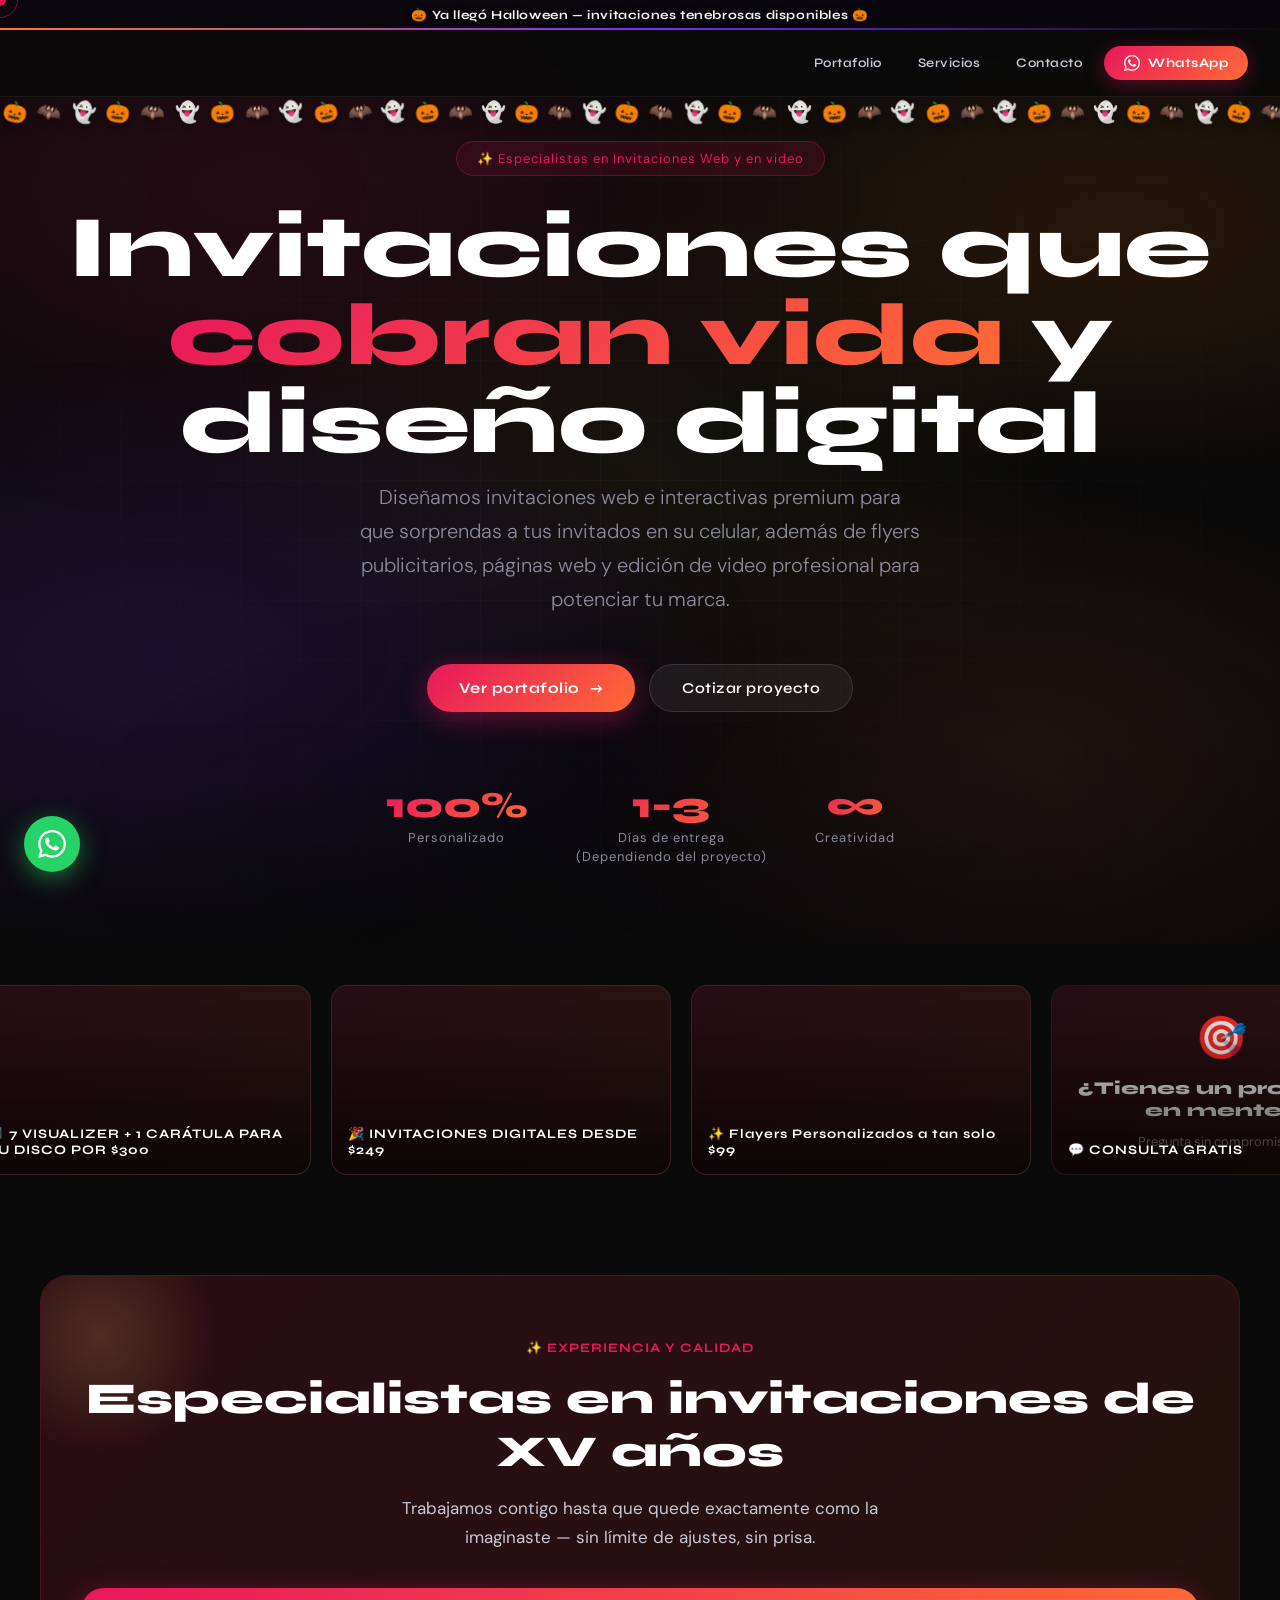
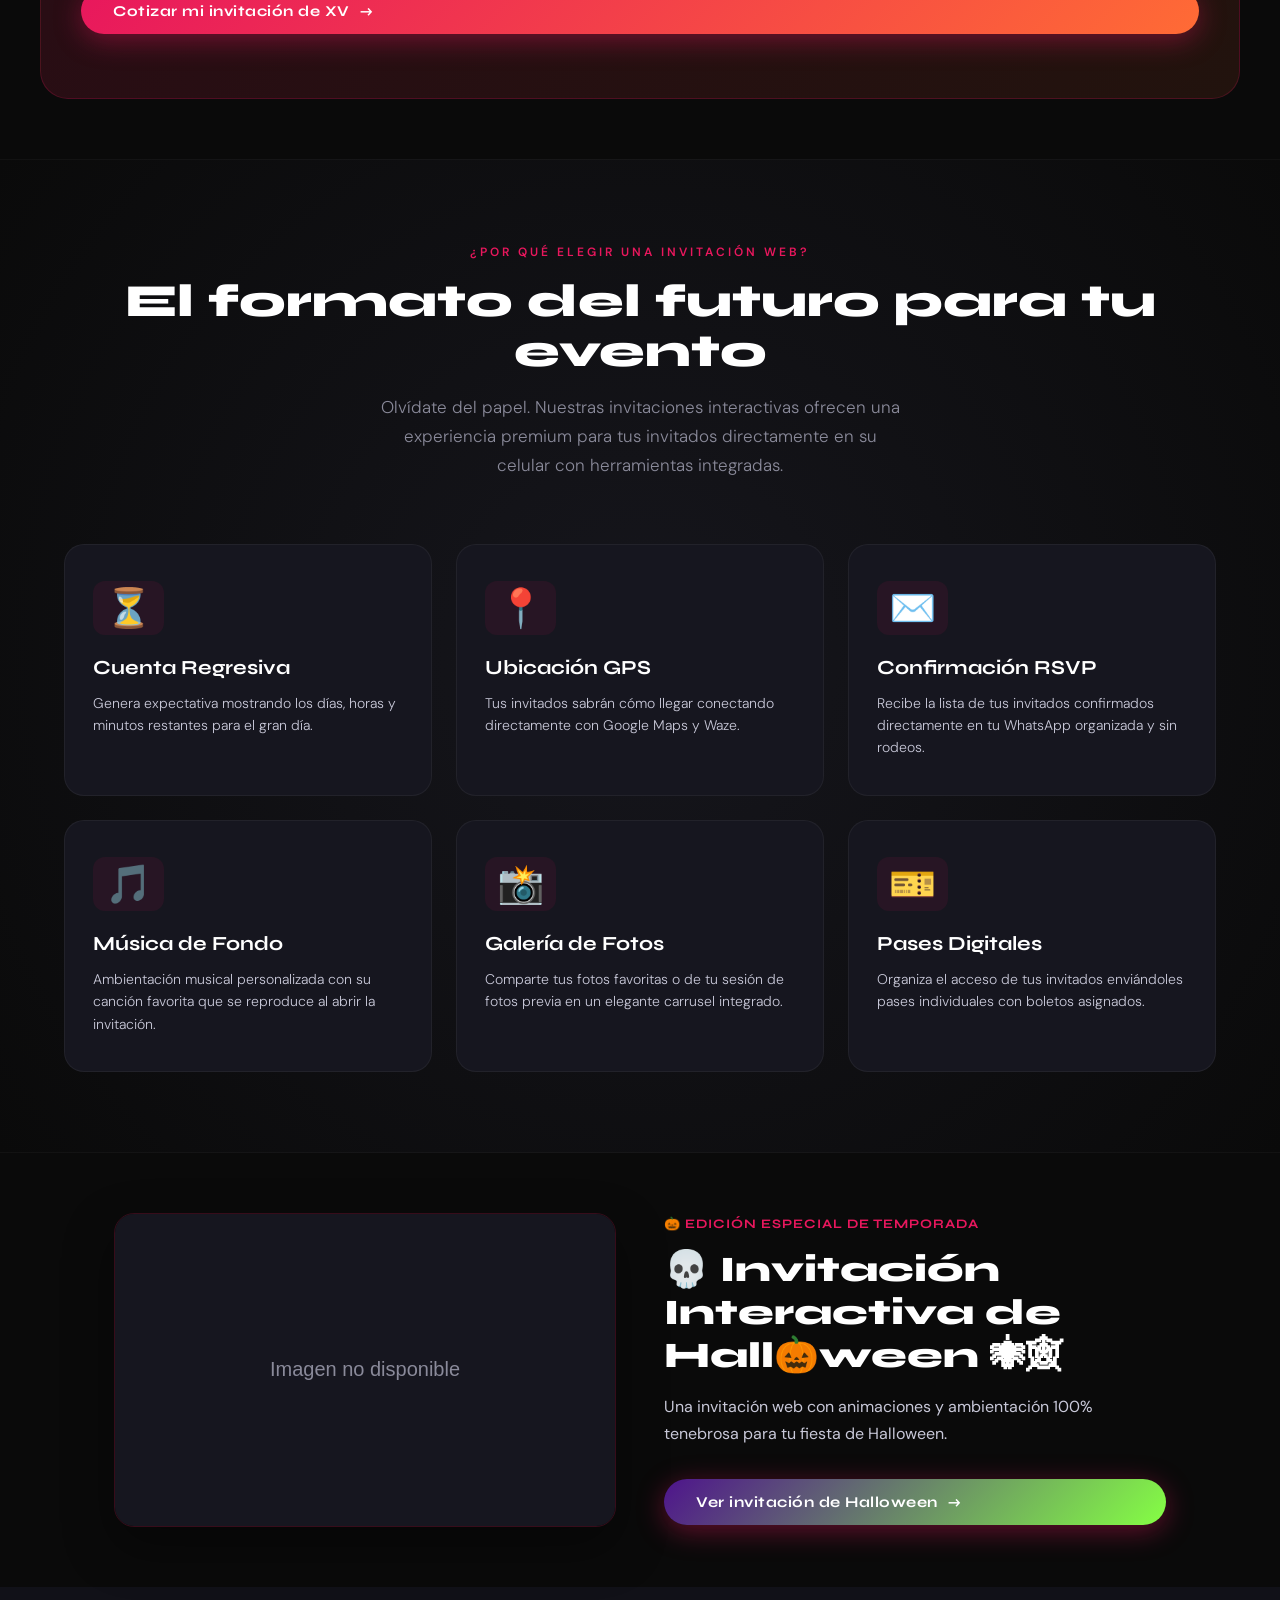
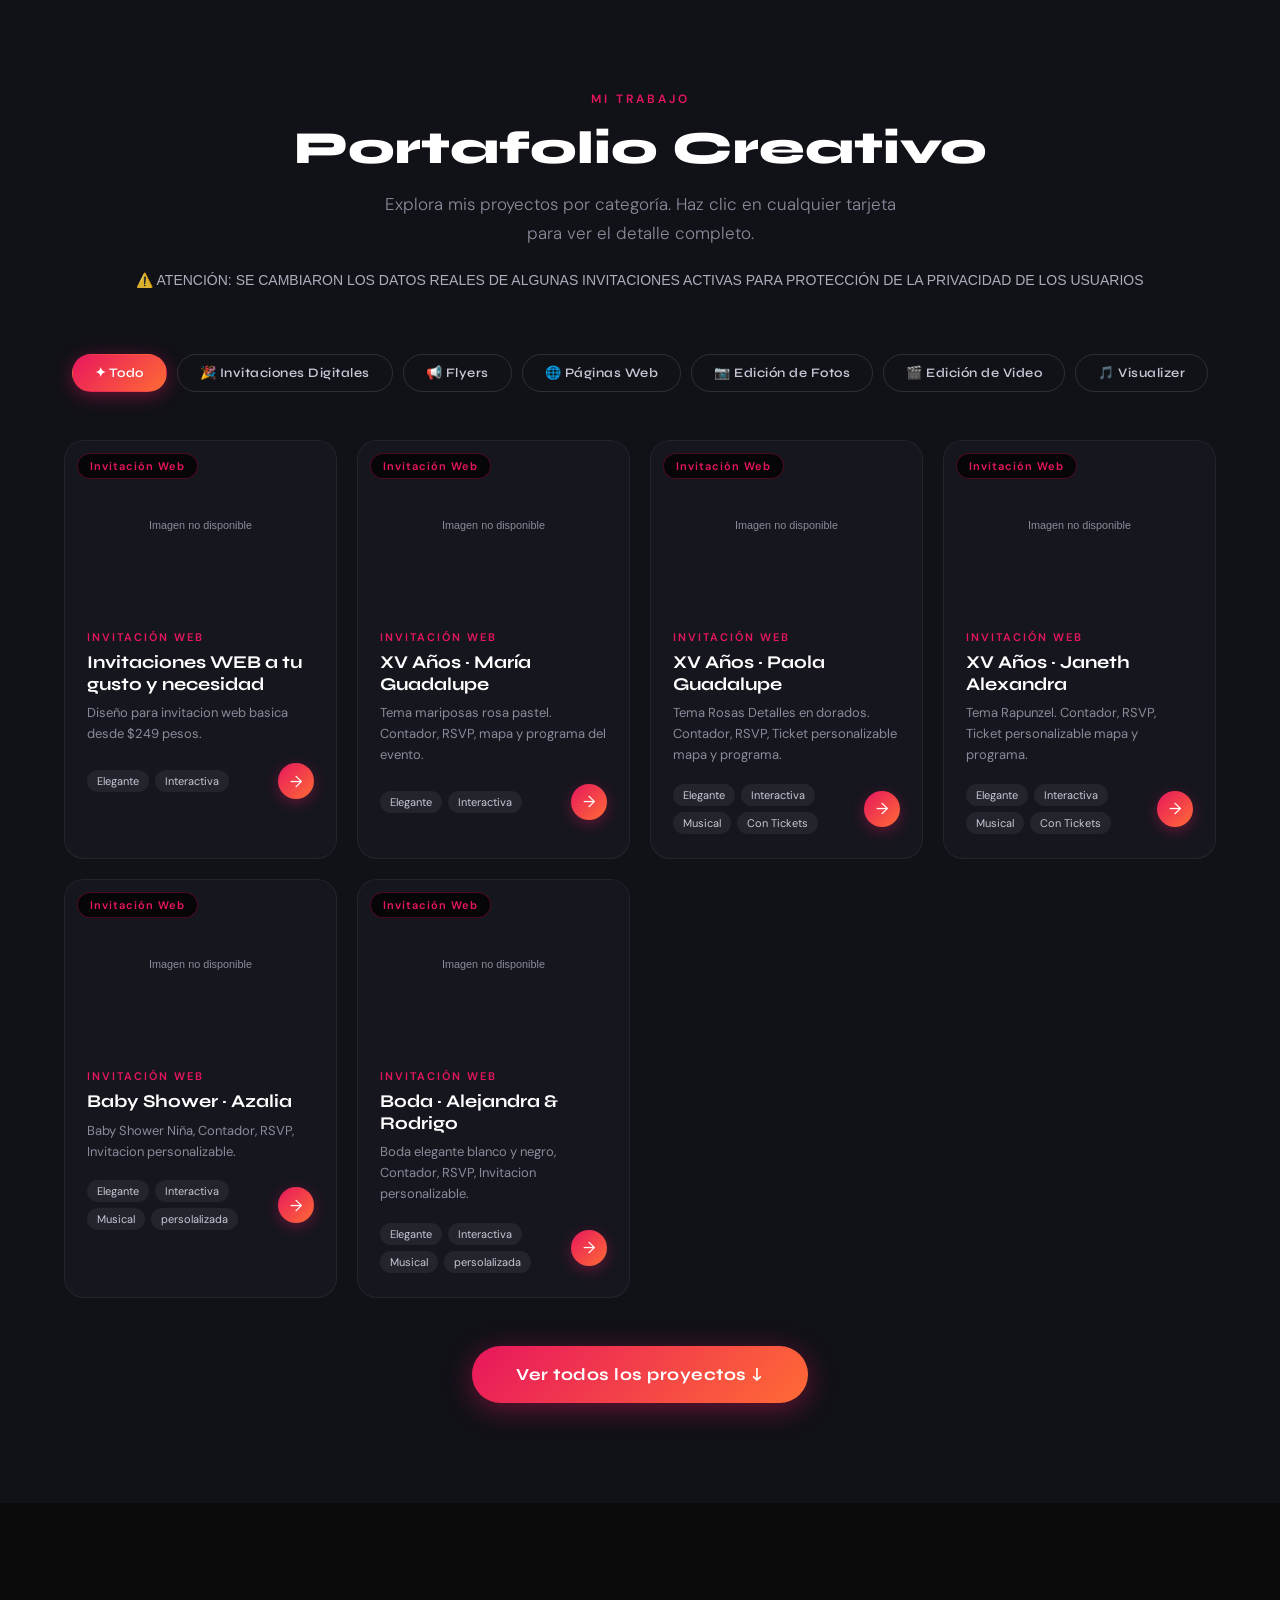
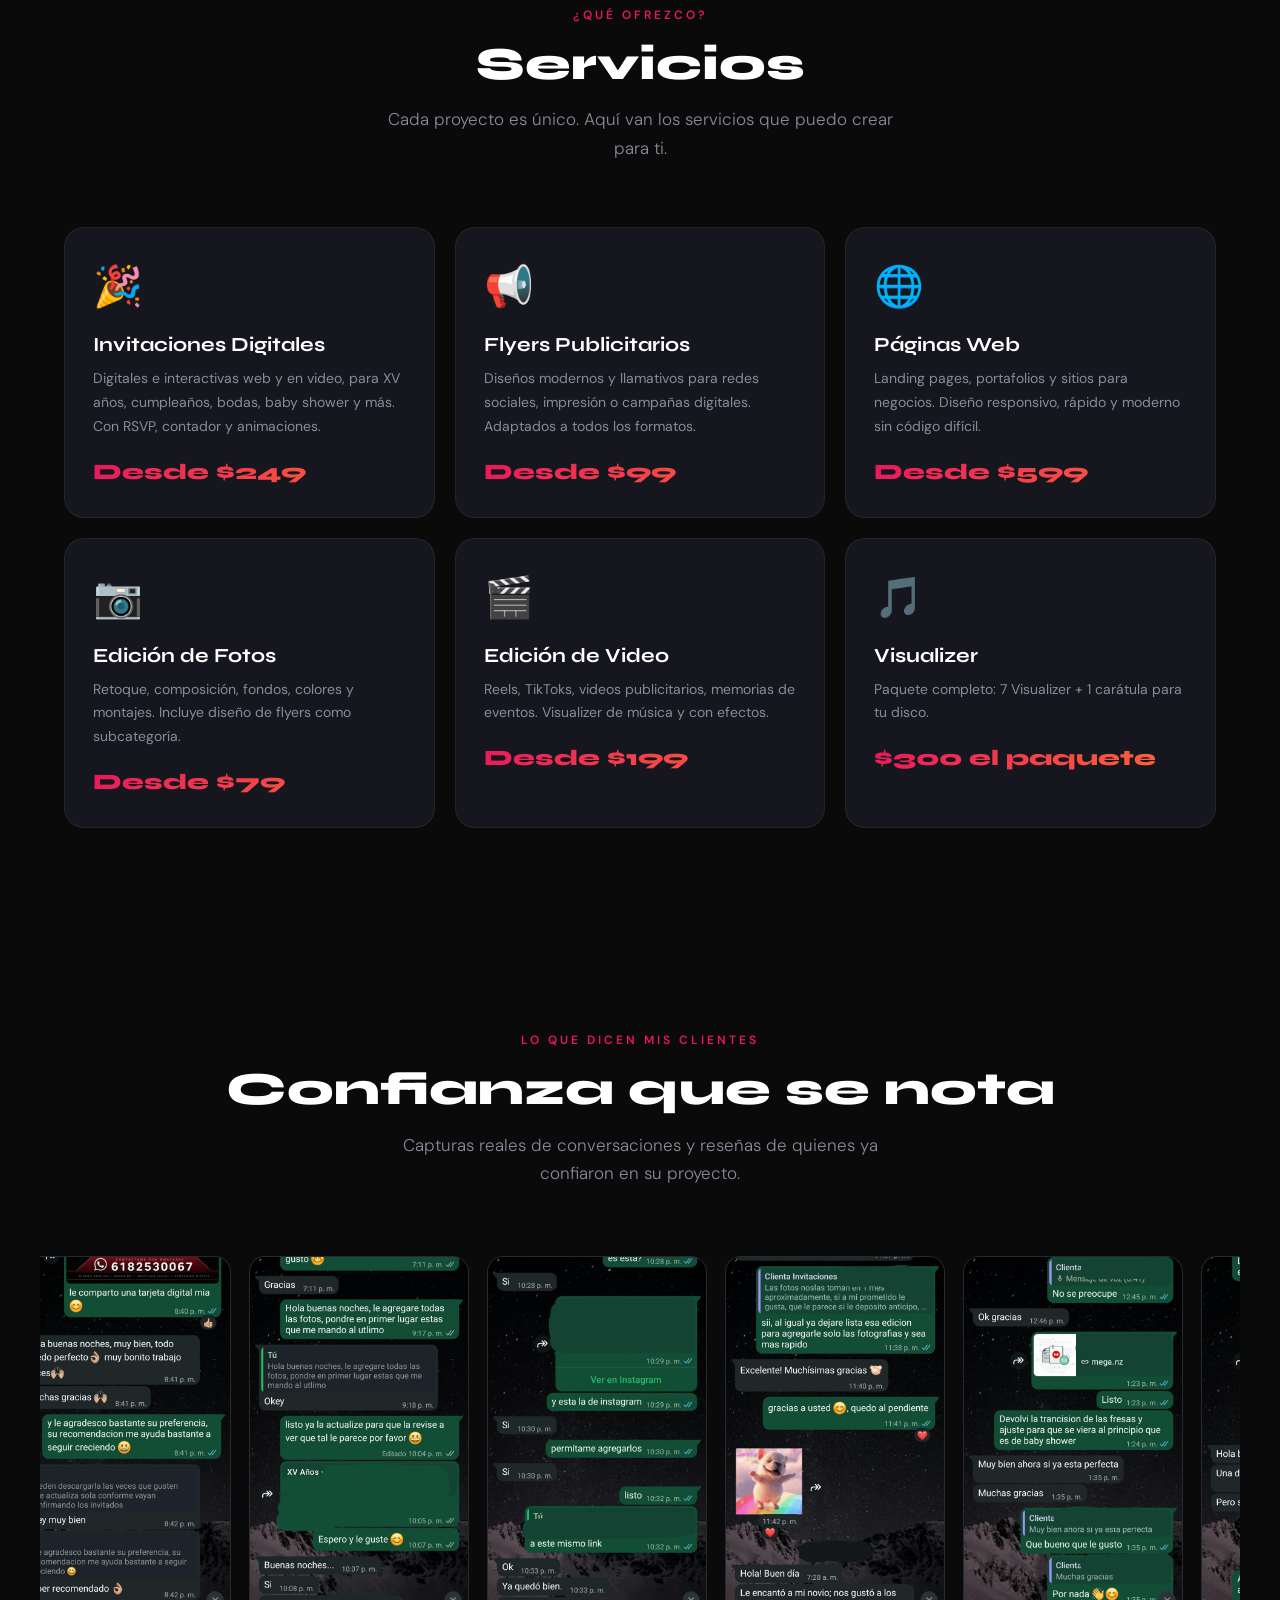
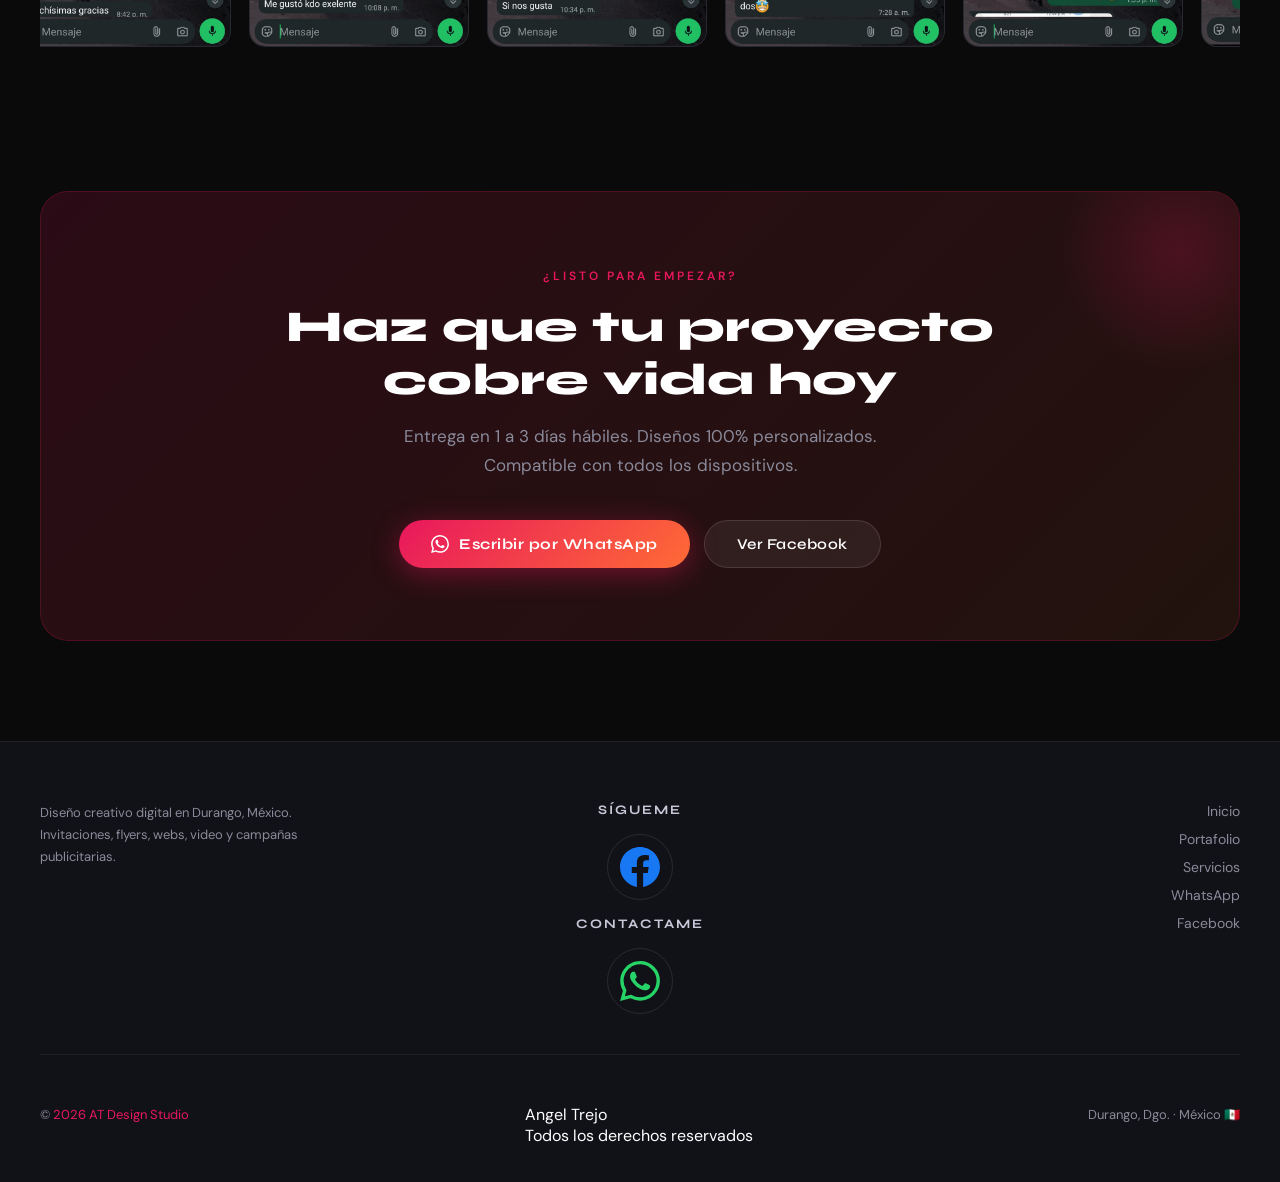
==== PortafolioDeDisenosYProducciones-main version hallowen v2/index.html @ 80d8a367 "Add files via upload" ====
<!DOCTYPE html>
<html lang="es">
<head>
<meta charset="UTF-8">
<meta name="viewport" content="width=device-width, initial-scale=1.0">
<title>AT Design Studio · Portafolio Creativo</title>
<meta name="description" content="Invitaciones digitales interactivas, flyers, páginas web y edición de video en Durango, México. Diseños 100% personalizados con entrega en 1 a 3 días.">

<!-- Favicon -->
<link rel="icon" type="image/png" href="https://i.ibb.co/23Mg6CwR/Firma-3-1.png">
<link rel="apple-touch-icon" href="https://i.ibb.co/23Mg6CwR/Firma-3-1.png">

<!-- Open Graph / WhatsApp / Facebook -->
<meta property="og:type" content="website">
<meta property="og:title" content="AT Design Studio · Invitaciones Digitales, Flyers y Diseño Web">
<meta property="og:description" content="Invitaciones digitales interactivas, flyers, páginas web y edición de video en Durango, México. Diseños 100% personalizados con entrega en 1 a 3 días.">
<meta property="og:image" content="https://i.ibb.co/23Mg6CwR/Firma-3-1.png">
<meta property="og:url" content="https://atdesignstudio.com/">
<meta property="og:locale" content="es_MX">

<!-- Twitter Card -->
<meta name="twitter:card" content="summary_large_image">
<meta name="twitter:title" content="AT Design Studio · Invitaciones Digitales, Flyers y Diseño Web">
<meta name="twitter:description" content="Invitaciones digitales interactivas, flyers, páginas web y edición de video en Durango, México.">
<meta name="twitter:image" content="https://i.ibb.co/23Mg6CwR/Firma-3-1.png">

<!-- Preconnect para acelerar la carga de Google Fonts -->
<link rel="preconnect" href="https://fonts.googleapis.com">
<link rel="preconnect" href="https://fonts.gstatic.com" crossorigin>
<link href="https://fonts.googleapis.com/css2?family=Syne:wght@400;600;700;800&family=DM+Sans:ital,wght@0,300;0,400;0,500;1,300&display=swap" rel="stylesheet">

<link href="style.css" rel="stylesheet">

<!-- EDITAR: INICIO HALLOWEEN (CSS) - borrar este <link> también al quitar el módulo -->
<link href="halloween.css" rel="stylesheet">
<!-- EDITAR: FIN HALLOWEEN (CSS) -->

<!-- Google Analytics (GA4) — reemplaza G-XXXXXXXXXX con tu ID real de Google Analytics -->
<script async src="https://www.googletagmanager.com/gtag/js?id=G-XXXXXXXXXX"></script>
<script>
  window.dataLayer = window.dataLayer || [];
  function gtag(){dataLayer.push(arguments);}
  gtag('js', new Date());
  gtag('config', 'G-XXXXXXXXXX');
</script>

</head>
<body>

<!-- Cursor personalizado -->
<div class="cursor" id="cursor"></div>
<div class="cursor-ring" id="cursor-ring"></div>

<!-- EDITAR: INICIO HALLOWEEN (borrar todo este bloque cuando termine la temporada) -->
<!-- Franja superior con el mensaje de temporada — separada del navbar, nunca se cruza con los links -->
<a href="#temporada-section" class="halloween-ribbon" id="halloweenRibbon">🎃 Ya llegó Halloween — invitaciones tenebrosas disponibles 🎃</a>
<!-- EDITAR: FIN HALLOWEEN (HTML) -->

<!-- ============ NAVBAR ============ -->
<nav id="navbar">
  <a href="#inicio" class="nav-logo"><img src="https://i.ibb.co/23Mg6CwR/Firma-3-1.png" alt="AT Design Studio" onerror="this.style.display='none'">
</a>



  <div class="nav-links">
    <a href="#portafolio" class="nav-link">Portafolio</a>
    <a href="#servicios" class="nav-link">Servicios</a>
    <a href="#contacto" class="nav-link">Contacto</a>
    <a href="https://wa.me/526182530067?text=Hola%20Angel!%20Vi%20tu%20portafolio%20y%20me%20interesa%20un%20proyecto" target="_blank" class="nav-cta">
      <svg width="16" height="16" viewBox="0 0 24 24" fill="currentColor"><path d="M17.472 14.382c-.297-.149-1.758-.867-2.03-.967-.273-.099-.471-.148-.67.15-.197.297-.767.966-.94 1.164-.173.199-.347.223-.644.075-.297-.15-1.255-.463-2.39-1.475-.883-.788-1.48-1.761-1.653-2.059-.173-.297-.018-.458.13-.606.134-.133.298-.347.446-.52.149-.174.198-.298.298-.497.099-.198.05-.371-.025-.52-.075-.149-.669-1.612-.916-2.207-.242-.579-.487-.5-.669-.51-.173-.008-.371-.01-.57-.01-.198 0-.52.074-.792.372-.272.297-1.04 1.016-1.04 2.479 0 1.462 1.065 2.875 1.213 3.074.149.198 2.096 3.2 5.077 4.487.709.306 1.262.489 1.694.625.712.227 1.36.195 1.871.118.571-.085 1.758-.719 2.006-1.413.248-.694.248-1.289.173-1.413-.074-.124-.272-.198-.57-.347m-5.421 7.403h-.004a9.87 9.87 0 01-5.031-1.378l-.361-.214-3.741.982.998-3.648-.235-.374a9.86 9.86 0 01-1.51-5.26c.001-5.45 4.436-9.884 9.888-9.884 2.64 0 5.122 1.03 6.988 2.898a9.825 9.825 0 012.893 6.994c-.003 5.45-4.437 9.884-9.885 9.884m8.413-18.297A11.815 11.815 0 0012.05 0C5.495 0 .16 5.335.157 11.892c0 2.096.547 4.142 1.588 5.945L.057 24l6.305-1.654a11.882 11.882 0 005.683 1.448h.005c6.554 0 11.89-5.335 11.893-11.893a11.821 11.821 0 00-3.48-8.413z"/></svg>
      WhatsApp
    </a>
  </div>
  <div class="nav-hamburger" id="hamburger" onclick="toggleMobileNav()" role="button" tabindex="0" aria-label="Abrir menú de navegación" aria-expanded="false" onkeydown="if(event.key==='Enter'||event.key===' '){event.preventDefault();toggleMobileNav()}">
    <span></span><span></span><span></span>
  </div>

  <!-- EDITAR: INICIO COLGANTES HALLOWEEN (borrar al quitar el módulo) -->
  <div class="halloween-colgantes" id="halloweenColgantes" aria-hidden="true">
    <div class="colgantes-cuerda" id="halloweenCuerda"></div>
  </div>
  <!-- EDITAR: FIN COLGANTES HALLOWEEN -->
</nav>

<!-- Mobile Nav -->
<div class="mobile-nav" id="mobile-nav">
  <a href="#inicio" onclick="toggleMobileNav()">Inicio</a>
  <a href="#portafolio" onclick="toggleMobileNav()">Portafolio</a>
  <a href="#servicios" onclick="toggleMobileNav()">Servicios</a>
  <a href="#contacto" onclick="toggleMobileNav()">Contacto</a>
</div>


<!-- ============ HERO ============ -->
<!-- ============ HERO ============ -->
<section class="hero" id="inicio">
  <div class="hero-bg"></div>
  <div class="hero-grid"></div>
<br>
  <div class="hero-tag">✨ Especialistas en Invitaciones Web y en video</div>

  <h1 class="hero-title">
    Invitaciones que<br><span class="accent">cobran vida</span> y<br>diseño digital
  </h1>

  <p class="hero-sub">
    Diseñamos invitaciones web e interactivas premium para que sorprendas a tus invitados en su celular, además de flyers publicitarios, páginas web y edición de video profesional para potenciar tu marca.
  </p>

  <div class="hero-btns">
    <a href="#portafolio" class="btn-primary">
      <span>Ver portafolio</span> <span>→</span>
    </a>
    <a href="https://wa.me/526182530067?text=Hola%20Angel!%20Quiero%20cotizar%20un%20proyecto" target="_blank" class="btn-secondary">
      Cotizar proyecto
    </a>
  </div>

  <div class="hero-stats">
    <div class="stat">
      <div class="stat-num">100%</div>
      <div class="stat-label">Personalizado</div>
    </div>
    <div class="stat">
      <div class="stat-num">1-3</div>
      <div class="stat-label">Días de entrega</div>
      <div class="stat-label">(Dependiendo del proyecto)</div>
    </div>
    <div class="stat">
      <div class="stat-num" >∞</div>
      <div class="stat-label">Creatividad</div>
    </div>
  </div>
</section>


<!-- ============ PROMO BANNER ============ -->
<div class="promo-section">
  <div class="promo-track" id="promo-track">
    <!-- se duplica por JS para loop infinito -->
    <div class="promo-card" onclick="openLightbox('promo1')">
      <!-- EDITAR: PROMO VISUALIZER — pega aquí el link de tu nueva imagen cuando la subas -->
      <img src="https://i.ibb.co/PsRMkfLv/Whats-App-Image-2026-08-25-at-4-06-38-PM.png" alt="Paquete 7 Visualizers + caratula" fetchpriority="high" onerror="this.closest('.promo-card').style.background='linear-gradient(135deg,#e8175d22,#ff6b3522)';this.remove()">


      <div class="promo-overlay"><span class="promo-label">🎵 7 VISUALIZER + 1 CARÁTULA PARA TU DISCO POR $300</span></div>
    </div>
    <div class="promo-card" onclick="openLightbox('promo2')">
      <img src="https://i.ibb.co/DfxpW2FH/Chat-GPT-Image-2-jun-2026-10-04-36-p-m.png" alt="Invitaciones Digitales" fetchpriority="high" onerror="this.closest('.promo-card').style.background='linear-gradient(135deg,#e8175d22,#ff6b3522)';this.remove()">

      <div class="promo-overlay"><span class="promo-label">🎉 INVITACIONES DIGITALES DESDE $249</span></div>
    </div>

    <div class="promo-card" onclick="openLightbox('promo3')">
      <img src="https://i.ibb.co/NgJqp5DW/Chat-GPT-Image-5-may-2026-08-29-55-p-m.png" alt="Flayers" fetchpriority="high" onerror="this.closest('.promo-card').style.background='linear-gradient(135deg,#e8175d22,#ff6b3522)';this.remove()">


      <div class="promo-overlay"><span class="promo-label">✨ Flayers Personalizados a tan solo $99</span></div>
    </div>

    <div class="promo-card" onclick="window.open('https://wa.me/526182530067?text=Quiero+info+de+promociones','_blank')">
      <div style="width:100%;height:100%;background:linear-gradient(135deg,#e8175d22,#ff6b3522);display:flex;flex-direction:column;align-items:center;justify-content:center;gap:12px;">
        <div style="font-size:42px;">🎯</div>
        <div style="font-family:Syne,sans-serif;font-weight:800;font-size:18px;color:white;text-align:center;padding:0 20px;">¿Tienes un proyecto en mente?</div>
        <div style="font-size:13px;color:rgba(255,255,255,0.6);">Pregunta sin compromiso →</div>
      </div>
      <div class="promo-overlay"><span class="promo-label">💬 CONSULTA GRATIS</span></div>
    </div>
  </div>
</div>


<!-- ============ PROMOS: XV AÑOS ============ -->
<div class="promo-xv reveal">
  <div class="promo-xv-eyebrow">✨ Experiencia y calidad</div>
  <h2 class="promo-xv-title">Especialistas en invitaciones de XV años</h2>
  <p class="promo-xv-desc">Trabajamos contigo hasta que quede exactamente como la imaginaste — sin límite de ajustes, sin prisa.</p>
  <a href="https://wa.me/526182530067?text=Hola%20Angel!%20Quiero%20una%20invitacion%20de%20XV%20anos" target="_blank" class="btn-primary">
    <span>Cotizar mi invitación de XV</span> <span>→</span>
  </a>
</div>


<!-- ============ WEB INVITATION FEATURES ============ -->
<div class="features-section-wrapper">
  <section class="invitation-features reveal">
    <div class="section-header">
      <div class="section-eyebrow">¿Por qué elegir una invitación web?</div>
      <h2 class="section-title">El formato del futuro para tu evento</h2>
      <p class="section-desc">Olvídate del papel. Nuestras invitaciones interactivas ofrecen una experiencia premium para tus invitados directamente en su celular con herramientas integradas.</p>
    </div>
    
    <div class="features-grid">
      <div class="feature-box">
        <div class="feature-icon">⏳</div>
        <h3>Cuenta Regresiva</h3>
        <p>Genera expectativa mostrando los días, horas y minutos restantes para el gran día.</p>
      </div>
      <div class="feature-box">
        <div class="feature-icon">📍</div>
        <h3>Ubicación GPS</h3>
        <p>Tus invitados sabrán cómo llegar conectando directamente con Google Maps y Waze.</p>
      </div>
      <div class="feature-box">
        <div class="feature-icon">✉️</div>
        <h3>Confirmación RSVP</h3>
        <p>Recibe la lista de tus invitados confirmados directamente en tu WhatsApp organizada y sin rodeos.</p>
      </div>
      <div class="feature-box">
        <div class="feature-icon">🎵</div>
        <h3>Música de Fondo</h3>
        <p>Ambientación musical personalizada con su canción favorita que se reproduce al abrir la invitación.</p>
      </div>
      <div class="feature-box">
        <div class="feature-icon">📸</div>
        <h3>Galería de Fotos</h3>
        <p>Comparte tus fotos favoritas o de tu sesión de fotos previa en un elegante carrusel integrado.</p>
      </div>
      <div class="feature-box">
        <div class="feature-icon">🎫</div>
        <h3>Pases Digitales</h3>
        <p>Organiza el acceso de tus invitados enviándoles pases individuales con boletos asignados.</p>
      </div>
    </div>
  </section>
</div>


<!-- ============ SECCIÓN DE TEMPORADA (ver CONFIG en script.js: TEMPORADA_CONFIG) ============ -->
<div id="temporada-section"></div>


<!-- ============ PORTAFOLIO ============ -->
<div style="background:var(--oscuro);padding:100px 0">
<div class="section" id="portafolio" style="padding-top:0;padding-bottom:0">
  <div class="section-header reveal">
    <div class="section-eyebrow">Mi trabajo</div>
    <h2 class="section-title">Portafolio Creativo</h2>
    <p class="section-desc">Explora mis proyectos por categoría. Haz clic en cualquier tarjeta para ver el detalle completo.</p><br>
    <p><span style="font-family: 'Arial', sans-serif; font-size: 14px; color: var(--gris-claro); opacity: 0.85;">⚠️ ATENCIÓN: SE CAMBIARON LOS DATOS REALES DE ALGUNAS INVITACIONES ACTIVAS PARA PROTECCIÓN DE LA PRIVACIDAD DE LOS USUARIOS</span></p>
  </div>

  <!-- Filtros de categoría -->
  <div class="cat-nav reveal">
    <button class="cat-btn active" onclick="filterCat('todo', this)">✦ Todo</button>
    <button class="cat-btn" onclick="filterCat('invitaciones', this)">🎉 Invitaciones Digitales</button>
    <button class="cat-btn" onclick="filterCat('flyers', this)">📢 Flyers</button>
    <button class="cat-btn" onclick="filterCat('web', this)">🌐 Páginas Web</button>
    <button class="cat-btn" onclick="filterCat('fotos', this)">📷 Edición de Fotos</button>
    <button class="cat-btn" onclick="filterCat('video', this)">🎬 Edición de Video</button>
    <button class="cat-btn" onclick="filterCat('video', this)">🎵 Visualizer</button>
  </div>

  <!-- Grid Dinámico -->
  <div class="portfolio-grid reveal" id="portfolio-grid">
    <!-- Se carga dinámicamente con JavaScript desde script.js -->
  </div><!-- /portfolio-grid -->

  <!-- Botón para ir cargando más proyectos por lotes en la vista "Todo" -->
  <div class="load-more-wrap" id="load-more-wrap" style="display:none">
    <button class="btn-primary btn-load-more" onclick="loadMoreProjects()">Ver todos los proyectos ↓</button>
  </div>
</div>
</div><!-- /bg oscuro -->


<!-- ============ SERVICIOS ============ -->
<div class="section" id="servicios">
  <div class="section-header reveal">
    <div class="section-eyebrow">¿Qué ofrezco?</div>
    <h2 class="section-title">Servicios</h2>
    <p class="section-desc">Cada proyecto es único. Aquí van los servicios que puedo crear para ti.</p>
  </div>
  <div class="services-grid reveal">
    <div class="service-card">
      <span class="service-icon">🎉</span>
      <div class="service-name">Invitaciones Digitales</div>
      <div class="service-desc">Digitales e interactivas web y en video, para XV años, cumpleaños, bodas, baby shower y más. Con RSVP, contador y animaciones.</div>
      <div class="service-price">Desde $249</div>
    </div>
    <div class="service-card">
      <span class="service-icon">📢</span>
      <div class="service-name">Flyers Publicitarios</div>
      <div class="service-desc">Diseños modernos y llamativos para redes sociales, impresión o campañas digitales. Adaptados a todos los formatos.</div>
      <div class="service-price">Desde $99</div>
    </div>
    <div class="service-card">
      <span class="service-icon">🌐</span>
      <div class="service-name">Páginas Web</div>
      <div class="service-desc">Landing pages, portafolios y sitios para negocios. Diseño responsivo, rápido y moderno sin código difícil.</div>
      <div class="service-price">Desde $599</div>
    </div>
    <div class="service-card">
      <span class="service-icon">📷</span>
      <div class="service-name">Edición de Fotos</div>
      <div class="service-desc">Retoque, composición, fondos, colores y montajes. Incluye diseño de flyers como subcategoría.</div>
      <div class="service-price">Desde $79</div>
    </div>
    <div class="service-card">
      <span class="service-icon">🎬</span>
      <div class="service-name">Edición de Video</div>
      <div class="service-desc">Reels, TikToks, videos publicitarios, memorias de eventos. Visualizer de música y con efectos.</div>
      <div class="service-price">Desde $199</div>
    </div>
    <div class="service-card">
      <span class="service-icon">🎵</span>
      <div class="service-name">Visualizer</div>
      <div class="service-desc">Paquete completo: 7 Visualizer + 1 carátula para tu disco.</div>
      <div class="service-price">$300 el paquete</div>
    </div>
  </div>
</div>


<!-- ============ TESTIMONIOS ============ -->
<!-- EDITAR: pon el link de cada captura de WhatsApp/reseña en el src="" vacío de cada .testimonial-shot -->
<div class="section" id="testimonios">
  <div class="section-header reveal">
    <div class="section-eyebrow">Lo que dicen mis clientes</div>
    <h2 class="section-title">Confianza que se nota</h2>
    <p class="section-desc">Capturas reales de conversaciones y reseñas de quienes ya confiaron en su proyecto.</p>
  </div>
  <div class="testimonials-carousel-wrap reveal">
    <div class="testimonials-track" id="testimonials-track">
      <div class="testimonial-shot">
        <img src="reco 1.png" alt="Captura de reseña de cliente 1" loading="lazy" onerror="this.onerror=null;this.src=IMG_FALLBACK">
      </div>
      <div class="testimonial-shot">
        <img src="reco 2.png" alt="Captura de reseña de cliente 2" loading="lazy" onerror="this.onerror=null;this.src=IMG_FALLBACK">
      </div>
      <div class="testimonial-shot">
        <img src="reco 3.png" alt="Captura de reseña de cliente 3" loading="lazy" onerror="this.onerror=null;this.src=IMG_FALLBACK">
      </div>
      <div class="testimonial-shot">
        <img src="reco 4.png" alt="Captura de reseña de cliente 4" loading="lazy" onerror="this.onerror=null;this.src=IMG_FALLBACK">
      </div>
      <div class="testimonial-shot">
        <img src="reco 5.png" alt="Captura de reseña de cliente 5" loading="lazy" onerror="this.onerror=null;this.src=IMG_FALLBACK">
      </div>
      <div class="testimonial-shot">
        <img src="reco 6.png" alt="Captura de reseña de cliente 6" loading="lazy" onerror="this.onerror=null;this.src=IMG_FALLBACK">
      </div>
      <div class="testimonial-shot">
        <img src="reco 7.png" alt="Captura de reseña de cliente 6" loading="lazy" onerror="this.onerror=null;this.src=IMG_FALLBACK">
      </div>
    </div>
  </div>
</div>


<!-- ============ CTA ============ -->
<div class="cta-section reveal" id="contacto">
  <div class="section-eyebrow" style="margin-bottom:16px">¿Listo para empezar?</div>
  <h2 class="cta-title">Haz que tu proyecto<br>cobre vida hoy</h2>
  <p class="cta-desc">Entrega en 1 a 3 días hábiles. Diseños 100% personalizados. Compatible con todos los dispositivos.</p>
  <div class="cta-btns">
    <a href="https://wa.me/526182530067?text=Hola%20Angel!%20Vi%20tu%20portafolio%20y%20quiero%20cotizar%20un%20proyecto" target="_blank" class="btn-primary">
      <svg width="18" height="18" viewBox="0 0 24 24" fill="currentColor"><path d="M17.472 14.382c-.297-.149-1.758-.867-2.03-.967-.273-.099-.471-.148-.67.15-.197.297-.767.966-.94 1.164-.173.199-.347.223-.644.075-.297-.15-1.255-.463-2.39-1.475-.883-.788-1.48-1.761-1.653-2.059-.173-.297-.018-.458.13-.606.134-.133.298-.347.446-.52.149-.174.198-.298.298-.497.099-.198.05-.371-.025-.52-.075-.149-.669-1.612-.916-2.207-.242-.579-.487-.5-.669-.51-.173-.008-.371-.01-.57-.01-.198 0-.52.074-.792.372-.272.297-1.04 1.016-1.04 2.479 0 1.462 1.065 2.875 1.213 3.074.149.198 2.096 3.2 5.077 4.487.709.306 1.262.489 1.694.625.712.227 1.36.195 1.871.118.571-.085 1.758-.719 2.006-1.413.248-.694.248-1.289.173-1.413-.074-.124-.272-.198-.57-.347m-5.421 7.403h-.004a9.87 9.87 0 01-5.031-1.378l-.361-.214-3.741.982.998-3.648-.235-.374a9.86 9.86 0 01-1.51-5.26c.001-5.45 4.436-9.884 9.888-9.884 2.64 0 5.122 1.03 6.988 2.898a9.825 9.825 0 012.893 6.994c-.003 5.45-4.437 9.884-9.885 9.884m8.413-18.297A11.815 11.815 0 0012.05 0C5.495 0 .16 5.335.157 11.892c0 2.096.547 4.142 1.588 5.945L.057 24l6.305-1.654a11.882 11.882 0 005.683 1.448h.005c6.554 0 11.89-5.335 11.893-11.893a11.821 11.821 0 00-3.48-8.413z"/></svg>
      Escribir por WhatsApp
    </a>
    <a href="https://www.facebook.com/ATDesignStudioDGO" target="_blank" class="btn-secondary">Ver Facebook</a>
  </div>
</div>


<!-- ============ FOOTER ============ -->
<footer>
  <div class="footer-inner">
    <div class="footer-logo">
      <img src="https://i.ibb.co/23Mg6CwR/Firma-3-1.png" alt="AT Design Studio" onerror="this.style.display='none'">
      <p>Diseño creativo digital en Durango, México. Invitaciones, flyers, webs, video y campañas publicitarias.</p>
    </div>
    <div class="footer-social">
      <div class="social-title">Sígueme</div>
      <div class="social-links">
        <a href="https://www.facebook.com/ATDesignStudioDGO" target="_blank" class="social-link social-fb" title="Facebook" aria-label="Facebook">
          <svg width="40" height="40" viewBox="0 0 24 24" fill="currentColor"><path d="M24 12.073c0-6.627-5.373-12-12-12s-12 5.373-12 12c0 5.99 4.388 10.954 10.125 11.854v-8.385H7.078v-3.47h3.047V9.43c0-3.007 1.792-4.669 4.533-4.669 1.312 0 2.686.235 2.686.235v2.953H15.83c-1.491 0-1.956.925-1.956 1.874v2.25h3.328l-.532 3.47h-2.796v8.385C19.612 23.027 24 18.062 24 12.073z"/></svg>
        </a>
        
      </div>
<div class="social-title">Contactame</div>
      <a href="https://wa.me/526182530067?text=Hola%20Angel!%20Vi%20tu%20portafolio" target="_blank" class="social-link social-wa" title="WhatsApp" aria-label="WhatsApp">
          <svg width="40" height="40" viewBox="0 0 24 24" fill="currentColor"><path d="M17.472 14.382c-.297-.149-1.758-.867-2.03-.967-.273-.099-.471-.148-.67.15-.197.297-.767.966-.94 1.164-.173.199-.347.223-.644.075-.297-.15-1.255-.463-2.39-1.475-.883-.788-1.48-1.761-1.653-2.059-.173-.297-.018-.458.13-.606.134-.133.298-.347.446-.52.149-.174.198-.298.298-.497.099-.198.05-.371-.025-.52-.075-.149-.669-1.612-.916-2.207-.242-.579-.487-.5-.669-.51-.173-.008-.371-.01-.57-.01-.198 0-.52.074-.792.372-.272.297-1.04 1.016-1.04 2.479 0 1.462 1.065 2.875 1.213 3.074.149.198 2.096 3.2 5.077 4.487.709.306 1.262.489 1.694.625.712.227 1.36.195 1.871.118.571-.085 1.758-.719 2.006-1.413.248-.694.248-1.289.173-1.413-.074-.124-.272-.198-.57-.347m-5.421 7.403h-.004a9.87 9.87 0 01-5.031-1.378l-.361-.214-3.741.982.998-3.648-.235-.374a9.86 9.86 0 01-1.51-5.26c.001-5.45 4.436-9.884 9.888-9.884 2.64 0 5.122 1.03 6.988 2.898a9.825 9.825 0 012.893 6.994c-.003 5.45-4.437 9.884-9.885 9.884m8.413-18.297A11.815 11.815 0 0012.05 0C5.495 0 .16 5.335.157 11.892c0 2.096.547 4.142 1.588 5.945L.057 24l6.305-1.654a11.882 11.882 0 005.683 1.448h.005c6.554 0 11.89-5.335 11.893-11.893a11.821 11.821 0 00-3.48-8.413z"/></svg>
        </a>
      
    </div>
    <div class="footer-right">
      <div class="footer-nav">
        <a href="#inicio">Inicio</a>
        <a href="#portafolio">Portafolio</a>
        <a href="#servicios">Servicios</a>
        <a href="https://wa.me/526182530067" target="_blank">WhatsApp</a>
        <a href="https://www.facebook.com/ATDesignStudioDGO" target="_blank">Facebook</a>
      </div>
    </div>
  </div>
  <div class="footer-bottom">
    <div class="footer-copy">© <span id="footer-year"></span> <span>AT Design Studio</span> </div><div><br> Angel Trejo <br> Todos los derechos reservados</div>
    <div class="footer-year">Durango, Dgo. · México 🇲🇽</div>
  </div>
</footer>


<!-- ============ Boton Flotante: subir arriba ============ -->
<button id="btn-top" onclick="window.scrollTo({top:0,behavior:'smooth'})" title="Ir arriba" aria-label="Volver arriba">
  ↑
</button>

<!-- ============ Boton Flotante: WhatsApp persistente ============ -->
<a id="btn-whatsapp" href="https://wa.me/526182530067?text=Hola%20Angel!%20Vi%20tu%20portafolio%20y%20me%20interesa%20un%20proyecto" target="_blank" title="Escríbeme por WhatsApp" aria-label="Escríbeme por WhatsApp">
  <svg width="28" height="28" viewBox="0 0 24 24" fill="currentColor"><path d="M17.472 14.382c-.297-.149-1.758-.867-2.03-.967-.273-.099-.471-.148-.67.15-.197.297-.767.966-.94 1.164-.173.199-.347.223-.644.075-.297-.15-1.255-.463-2.39-1.475-.883-.788-1.48-1.761-1.653-2.059-.173-.297-.018-.458.13-.606.134-.133.298-.347.446-.52.149-.174.198-.298.298-.497.099-.198.05-.371-.025-.52-.075-.149-.669-1.612-.916-2.207-.242-.579-.487-.5-.669-.51-.173-.008-.371-.01-.57-.01-.198 0-.52.074-.792.372-.272.297-1.04 1.016-1.04 2.479 0 1.462 1.065 2.875 1.213 3.074.149.198 2.096 3.2 5.077 4.487.709.306 1.262.489 1.694.625.712.227 1.36.195 1.871.118.571-.085 1.758-.719 2.006-1.413.248-.694.248-1.289.173-1.413-.074-.124-.272-.198-.57-.347m-5.421 7.403h-.004a9.87 9.87 0 01-5.031-1.378l-.361-.214-3.741.982.998-3.648-.235-.374a9.86 9.86 0 01-1.51-5.26c.001-5.45 4.436-9.884 9.888-9.884 2.64 0 5.122 1.03 6.988 2.898a9.825 9.825 0 012.893 6.994c-.003 5.45-4.437 9.884-9.885 9.884m8.413-18.297A11.815 11.815 0 0012.05 0C5.495 0 .16 5.335.157 11.892c0 2.096.547 4.142 1.588 5.945L.057 24l6.305-1.654a11.882 11.882 0 005.683 1.448h.005c6.554 0 11.89-5.335 11.893-11.893a11.821 11.821 0 00-3.48-8.413z"/></svg>
</a>

<!-- ============ LIGHTBOX ============ -->
<div class="lightbox" id="lightbox" onclick="closeLightboxOutside(event)">
  <button class="lb-close" onclick="closeLightbox()" aria-label="Cerrar">✕</button>
  <div class="lb-content" id="lb-content"></div>
</div>


<script src="script.js"></script>
<!-- EDITAR: INICIO HALLOWEEN (JS) - borrar este <script> también al quitar el módulo -->
<script src="halloween.js"></script>
<!-- EDITAR: FIN HALLOWEEN (JS) -->


</body>
</html>
---- PortafolioDeDisenosYProducciones-main version hallowen v2/style.css ----
*,*::before,*::after{box-sizing:border-box;margin:0;padding:0;-webkit-tap-highlight-color:transparent}
:root{
  --negro:#0a0a0a;
  --oscuro:#111118;
  --card:#16161f;
  --card2:#1c1c28;
  --acento:#e8175d;
  --acento2:#ff6b35;
  --acento3:#f7c948;
  --blanco:#ffffff;
  --gris:#8a8a9a;
  --gris-claro:#c8c8d8;
  --gradiente: linear-gradient(135deg, #e8175d, #ff6b35);
  --gradiente-tematico: linear-gradient(135deg, #4e148c, #85ff44);


}
html{scroll-behavior:smooth}
body{font-family:'DM Sans',sans-serif;background:var(--negro);color:var(--blanco);overflow-x:hidden}

/* ============ CURSOR ============ */
.cursor{position:fixed;width:12px;height:12px;background:var(--acento);border-radius:50%;pointer-events:none;z-index:99999;transform:translate(-50%,-50%);transition:transform 0.1s,width 0.2s,height 0.2s;mix-blend-mode:difference}
.cursor-ring{position:fixed;width:36px;height:36px;border:1.5px solid rgba(232,23,93,0.5);border-radius:50%;pointer-events:none;z-index:99998;transform:translate(-50%,-50%);transition:transform 0.15s ease,left 0.12s ease,top 0.12s ease}

/* ============ NAVBAR ============ */
nav{
  position:fixed;top:0;left:0;right:0;z-index:1000;
  display:flex;align-items:center;justify-content:space-between;
  padding:16px 32px;
  background:rgba(10,10,10,0.85);
  backdrop-filter:blur(20px);
  border-bottom:1px solid rgba(255,255,255,0.06);
  transition:padding 0.3s;
}
.nav-logo img{height:44px;width:auto;filter:brightness(1.1)}
.nav-links{display:flex;gap:8px;align-items:center;flex-wrap:wrap}
.nav-link{
  font-family:'Syne',sans-serif;font-size:13px;font-weight:600;
  color:var(--gris-claro);text-decoration:none;
  padding:8px 14px;border-radius:8px;
  transition:color 0.2s,background 0.2s;letter-spacing:0.5px;
}
.nav-link:hover,.nav-link.active{color:var(--blanco);background:rgba(232,23,93,0.15)}
.nav-cta{
  background:var(--gradiente);color:white;border:none;
  padding:9px 20px;border-radius:50px;font-family:'Syne',sans-serif;
  font-size:13px;font-weight:700;cursor:pointer;letter-spacing:0.5px;
  box-shadow:0 4px 20px rgba(232,23,93,0.35);
  transition:transform 0.2s,box-shadow 0.2s;text-decoration:none;
  display:flex;align-items:center;gap:8px;
}
.nav-cta:hover{transform:translateY(-2px);box-shadow:0 8px 28px rgba(232,23,93,0.5)}
.nav-hamburger{display:none;flex-direction:column;gap:5px;cursor:pointer;padding:8px}
.nav-hamburger span{width:24px;height:2px;background:var(--blanco);border-radius:2px;transition:all 0.3s}

/* ============ HERO ============ */
.hero{
  min-height:100vh;
  display:flex;flex-direction:column;align-items:center;justify-content:center;
  text-align:center;padding:120px 24px 80px;
  position:relative;overflow:hidden;
}
.hero-bg{
  position:absolute;inset:0;
  background:
    radial-gradient(ellipse 80% 60% at 20% 20%, rgba(232,23,93,0.12) 0%, transparent 60%),
    radial-gradient(ellipse 60% 50% at 80% 80%, rgba(255,107,53,0.10) 0%, transparent 60%),
    radial-gradient(ellipse 50% 40% at 50% 50%, rgba(247,201,72,0.05) 0%, transparent 70%);
}
.hero-grid{
  position:absolute;inset:0;
  background-image:linear-gradient(rgba(255,255,255,0.025) 1px,transparent 1px),
    linear-gradient(90deg,rgba(255,255,255,0.025) 1px,transparent 1px);
  background-size:60px 60px;
  mask-image:radial-gradient(ellipse 80% 80% at 50% 50%, black, transparent);
}
.hero-tag{
  display:inline-flex;align-items:center;gap:8px;
  background:rgba(232,23,93,0.12);border:1px solid rgba(232,23,93,0.3);
  border-radius:50px;padding:8px 20px;
  font-size:13px;color:var(--acento);letter-spacing:1px;
  margin-bottom:28px;position:relative;z-index:1;
  animation:fadeUp 0.8s ease 0.2s both;
}
.hero-title{
  font-family:'Syne',sans-serif;
  font-size:clamp(42px,9vw,88px);font-weight:800;
  line-height:1;color:var(--blanco);
  position:relative;z-index:1;
  margin-bottom:12px;
  animation:fadeUp 0.8s ease 0.4s both;
}
.hero-title .accent{
  background:var(--gradiente);
  -webkit-background-clip:text;-webkit-text-fill-color:transparent;
  background-clip:text;
}
.hero-sub{
  font-size:clamp(16px,2.5vw,20px);color:var(--gris);
  max-width:560px;margin:0 auto 48px;line-height:1.7;
  position:relative;z-index:1;font-weight:300;
  animation:fadeUp 0.8s ease 0.6s both;
}
.hero-btns{
  display:flex;gap:14px;justify-content:center;flex-wrap:wrap;
  position:relative;z-index:1;
  animation:fadeUp 0.8s ease 0.8s both;
}
.btn-primary{
  background:var(--gradiente);color:white;text-decoration:none;
  padding:14px 32px;border-radius:50px;font-family:'Syne',sans-serif;
  font-weight:700;font-size:15px;letter-spacing:0.5px;
  box-shadow:0 6px 28px rgba(232,23,93,0.4);
  transition:transform 0.2s,box-shadow 0.2s;
  display:flex;align-items:center;gap:10px;
}

.btn-primary-tematico{
  background:var(--gradiente-tematico);color:white;text-decoration:none;
  padding:14px 32px;border-radius:50px;font-family:'Syne',sans-serif;
  font-weight:700;font-size:15px;letter-spacing:0.5px;
  box-shadow:0 6px 28px rgba(232,23,93,0.4);
  transition:transform 0.2s,box-shadow 0.2s;
  display:flex;align-items:center;gap:10px;
}


.btn-primary:hover{transform:translateY(-3px);box-shadow:0 12px 36px rgba(232,23,93,0.55)}
.btn-secondary{
  background:rgba(255,255,255,0.06);color:var(--blanco);text-decoration:none;
  padding:14px 32px;border-radius:50px;font-family:'Syne',sans-serif;
  font-weight:600;font-size:15px;letter-spacing:0.5px;
  border:1px solid rgba(255,255,255,0.12);
  transition:background 0.2s,border-color 0.2s;
}
.btn-secondary:hover{background:rgba(255,255,255,0.1);border-color:rgba(255,255,255,0.25)}
.hero-stats{
  display:flex;gap:48px;justify-content:center;flex-wrap:wrap;
  margin-top:72px;position:relative;z-index:1;
  animation:fadeUp 0.8s ease 1s both;
}
.stat{text-align:center}
.stat-num{font-family:'Syne',sans-serif;font-size:36px;font-weight:800;background:var(--gradiente);-webkit-background-clip:text;-webkit-text-fill-color:transparent;background-clip:text}
.stat-label{font-size:13px;color:var(--gris);letter-spacing:1px;margin-top:2px}

/* ============ PROMO BANNER SLIDER ============ */
.promo-section{
  padding:40px 0;
  overflow-x:auto;
  position:relative;
  scroll-behavior:auto;
  -webkit-overflow-scrolling:touch;
  cursor:grab;
  -ms-overflow-style:none;  /* IE and Edge */
  scrollbar-width:none;  /* Firefox */
}
.promo-section.active{
  cursor:grabbing;
}
.promo-section::-webkit-scrollbar{
  display:none;
}
.promo-track{
  display:flex;gap:20px;
  width:max-content;
}
.promo-card{
  width:340px;height:190px;border-radius:16px;overflow:hidden;
  flex-shrink:0;cursor:pointer;position:relative;
  border:1px solid rgba(255,255,255,0.08);
  transition:transform 0.3s,box-shadow 0.3s;
}
.promo-card:hover{transform:scale(1.03);box-shadow:0 12px 40px rgba(232,23,93,0.3)}
.promo-card img{width:100%;height:100%;object-fit:cover}
.promo-overlay{
  position:absolute;inset:0;
  background:linear-gradient(to top,rgba(0,0,0,0.7),transparent);
  display:flex;align-items:flex-end;padding:16px;
}
.promo-label{font-family:'Syne',sans-serif;font-size:13px;font-weight:700;color:white;letter-spacing:1px}

/* ============ SECCIONES GENERALES ============ */
.section{padding:100px 24px;max-width:1200px;margin:0 auto}
.section-header{text-align:center;margin-bottom:64px}
.section-eyebrow{
  display:inline-block;font-size:12px;font-weight:600;letter-spacing:3px;
  text-transform:uppercase;color:var(--acento);margin-bottom:16px;
}
.section-title{
  font-family:'Syne',sans-serif;font-size:clamp(28px,5vw,46px);font-weight:800;
  color:var(--blanco);line-height:1.1;margin-bottom:16px;
}
.section-desc{font-size:17px;color:var(--gris);max-width:520px;margin:0 auto;line-height:1.7;font-weight:300}

/* ============ CATEGORÍAS NAV ============ */
.cat-nav{
  display:flex;gap:10px;justify-content:center;flex-wrap:wrap;
  margin-bottom:48px;
}
.cat-btn{
  font-family:'Syne',sans-serif;font-size:13px;font-weight:600;
  padding:10px 22px;border-radius:50px;cursor:pointer;letter-spacing:0.5px;
  border:1.5px solid rgba(255,255,255,0.12);
  background:transparent;color:var(--gris-claro);
  transition:all 0.25s;
}
.cat-btn:hover{border-color:var(--acento);color:var(--acento)}
.cat-btn.active{background:var(--gradiente);border-color:transparent;color:white;box-shadow:0 4px 18px rgba(232,23,93,0.4)}

/* ============ GRID DE PROYECTOS ============ */
.portfolio-grid{
  display:grid;
  grid-template-columns:repeat(auto-fill,minmax(260px,1fr));
  gap:20px;
}
.project-card{
  background:var(--card);border-radius:20px;overflow:hidden;
  border:1px solid rgba(255,255,255,0.06);
  transition:transform 0.3s,box-shadow 0.3s,border-color 0.3s;
  cursor:pointer;position:relative;
  display:none;
}
.project-card.visible{display:block}
.project-card:hover{
  transform:translateY(-6px);
  box-shadow:0 20px 50px rgba(0,0,0,0.4);
  border-color:rgba(232,23,93,0.3);
}
.card-thumb{
  width:100%;aspect-ratio:16/10;overflow:hidden;position:relative;
  background:var(--card2);
}
.card-thumb img{
  width:100%;height:100%;object-fit:cover;
  transition:transform 0.5s;
}
.project-card:hover .card-thumb img{transform:scale(1.06)}
.card-thumb-placeholder{
  width:100%;height:100%;display:flex;flex-direction:column;
  align-items:center;justify-content:center;gap:12px;
  color:rgba(255,255,255,0.2);font-size:13px;letter-spacing:1px;
}
.card-thumb-placeholder .icon{font-size:40px;opacity:0.4}
.card-badge{
  position:absolute;top:12px;left:12px;
  background:rgba(0,0,0,0.7);backdrop-filter:blur(8px);
  border-radius:50px;padding:5px 12px;
  font-size:11px;font-weight:600;color:var(--acento);letter-spacing:1px;
  border:1px solid rgba(232,23,93,0.3);
}
.card-new{
  position:absolute;top:12px;right:12px;
  background:var(--gradiente);
  border-radius:50px;padding:4px 10px;
  font-size:10px;font-weight:700;color:white;letter-spacing:1px;
}
.card-body{padding:20px 22px 24px}
.card-cat{font-size:11px;color:var(--acento);letter-spacing:2px;font-weight:600;margin-bottom:8px;text-transform:uppercase}
.card-title{font-family:'Syne',sans-serif;font-size:18px;font-weight:700;color:var(--blanco);margin-bottom:8px;line-height:1.2}
.card-desc{font-size:13px;color:var(--gris);line-height:1.6;margin-bottom:18px}
.card-footer{display:flex;align-items:center;justify-content:space-between}
.card-tags{display:flex;gap:6px;flex-wrap:wrap}
.card-tag{
  font-size:11px;padding:4px 10px;border-radius:50px;
  background:rgba(255,255,255,0.06);color:var(--gris-claro);
}
.card-arrow{
  width:36px;height:36px;border-radius:50%;
  background:var(--gradiente);display:flex;align-items:center;justify-content:center;
  font-size:16px;flex-shrink:0;
  box-shadow:0 4px 14px rgba(232,23,93,0.35);
  transition:transform 0.2s;
}
.project-card:hover .card-arrow{transform:rotate(45deg)}

/* Empty state */
.empty-state{
  grid-column:1/-1;text-align:center;padding:80px 20px;
  color:var(--gris);font-size:15px;display:none;
}
.empty-state.show{display:block}

/* ============ AGREGAR MÁS (placeholder) ============ */
.add-card{
  background:transparent;border:2px dashed rgba(255,255,255,0.1);
  border-radius:20px;display:flex;flex-direction:column;
  align-items:center;justify-content:center;gap:12px;
  padding:48px 20px;cursor:pointer;
  transition:border-color 0.3s,background 0.3s;
  min-height:260px;
}
.add-card:hover{border-color:var(--acento);background:rgba(232,23,93,0.04)}
.add-icon{font-size:36px;opacity:0.3}
.add-text{font-size:13px;color:var(--gris);letter-spacing:1px}

/* ============ LIGHTBOX ============ */
.lightbox{
  position:fixed;inset:0;z-index:9999;
  background:rgba(0,0,0,0.95);backdrop-filter:blur(20px);
  display:flex;flex-direction:column;align-items:center;
  justify-content:flex-start; /* Evita que el contenido largo se corte arriba */
  opacity:0;pointer-events:none;transition:opacity 0.3s;
  padding:80px 20px 40px; /* Espacio para el botón de cerrar arriba */
  overflow-y:auto; /* Permite hacer scroll */
}
.lightbox.open{opacity:1;pointer-events:all}
.lb-close{
  position:absolute;top:20px;right:20px;
  width:44px;height:44px;border-radius:50%;
  background:rgba(255,255,255,0.1);border:none;cursor:pointer;
  font-size:20px;color:white;display:flex;align-items:center;justify-content:center;
  transition:background 0.2s;
}
.lb-close:hover{background:rgba(232,23,93,0.4)}
.lb-content{max-width:900px;width:100%;text-align:center;margin:auto}
.lb-img{max-width:100%;max-height:45vh;width:auto;height:auto;object-fit:contain;border-radius:12px;margin-bottom:20px}
.lb-iframe{width:100%;height:60vh;border:none;border-radius:12px;margin-bottom:24px;background:#111}
.lb-title{font-family:'Syne',sans-serif;font-size:24px;font-weight:800;margin-bottom:8px}
.lb-desc{font-size:15px;color:var(--gris);margin-bottom:24px;line-height:1.6}
.lb-link{
  display:inline-flex;align-items:center;gap:8px;
  background:var(--gradiente);color:white;text-decoration:none;
  padding:12px 28px;border-radius:50px;font-family:'Syne',sans-serif;
  font-weight:700;font-size:14px;
  box-shadow:0 6px 22px rgba(232,23,93,0.4);
  transition:transform 0.2s;
}
.lb-link:hover{transform:translateY(-2px)}

/* ============ SECCIÓN SERVICIOS ============ */
.services-grid{
  display:grid;
  grid-template-columns:repeat(auto-fit,minmax(280px,1fr));
  gap:20px;
}
.service-card{
  background:var(--card);border-radius:20px;padding:32px 28px;
  border:1px solid rgba(255,255,255,0.06);
  transition:transform 0.3s,border-color 0.3s;
  position:relative;overflow:hidden;
}
.service-card::before{
  content:'';position:absolute;top:0;left:0;right:0;height:3px;
  background:var(--gradiente);opacity:0;transition:opacity 0.3s;
}
.service-card:hover{transform:translateY(-4px);border-color:rgba(232,23,93,0.2)}
.service-card:hover::before{opacity:1}
.service-icon{font-size:40px;margin-bottom:20px;display:block}
.service-name{font-family:'Syne',sans-serif;font-size:20px;font-weight:700;margin-bottom:10px}
.service-desc{font-size:14px;color:var(--gris);line-height:1.7}
.service-price{
  margin-top:20px;font-family:'Syne',sans-serif;font-size:22px;font-weight:800;
  background:var(--gradiente);-webkit-background-clip:text;-webkit-text-fill-color:transparent;background-clip:text;
}

/* ============ PROMOS XV AÑOS ============ */
.promo-xv{
  margin:60px 24px;
  background:linear-gradient(135deg,rgba(232,23,93,0.15),rgba(255,107,53,0.10));
  border:1px solid rgba(232,23,93,0.2);border-radius:28px;
  padding:64px 40px;text-align:center;
  position:relative;overflow:hidden;
  max-width:1200px;margin-left:auto;margin-right:auto;
}
.promo-xv::before{
  content:'';position:absolute;top:-60px;left:-60px;
  width:240px;height:240px;border-radius:50%;
  background:radial-gradient(circle,rgba(247,201,72,0.18),transparent 70%);
}
.promo-xv-eyebrow{
  font-family:'Syne',sans-serif;font-size:13px;font-weight:700;
  text-transform:uppercase;color:var(--acento);letter-spacing:1px;margin-bottom:16px;
}
.promo-xv-title{
  font-family:'Syne',sans-serif;font-size:clamp(26px,5vw,44px);font-weight:800;
  margin-bottom:16px;position:relative;
}
.promo-xv-desc{
  font-size:17px;color:var(--gris-claro);margin-bottom:36px;line-height:1.7;
  max-width:520px;margin-left:auto;margin-right:auto;position:relative;
}
@media(max-width:600px){
  .promo-xv{padding:44px 24px;margin:40px 16px}
}

/* ============ SECCIÓN DE TEMPORADA ============ */
.temporada-card{
  max-width:1100px;margin:60px auto;padding:0 24px;
  display:grid;grid-template-columns:1fr 1fr;gap:48px;align-items:center;
}
.temporada-img{
  border-radius:20px;overflow:hidden;
  border:1px solid rgba(232,23,93,0.2);
  box-shadow:0 20px 50px rgba(0,0,0,0.4);
}
.temporada-img img{width:100%;height:100%;object-fit:cover;display:block}
.temporada-eyebrow{
  font-family:'Syne',sans-serif;font-size:13px;font-weight:700;
  text-transform:uppercase;color:var(--acento);letter-spacing:1px;margin-bottom:16px;
}
.temporada-title{font-family:'Syne',sans-serif;font-size:clamp(24px,4vw,36px);font-weight:800;margin-bottom:16px}
.temporada-desc{font-size:16px;color:var(--gris-claro);line-height:1.7;margin-bottom:32px}
@media(max-width:800px){
  .temporada-card{grid-template-columns:1fr;text-align:center;gap:28px;margin:40px auto}
  .temporada-desc{max-width:480px;margin-left:auto;margin-right:auto}
}

/* ============ CTA SECCIÓN ============ */
.cta-section{
  margin:40px 24px 100px;
  background:linear-gradient(135deg,rgba(232,23,93,0.15),rgba(255,107,53,0.10));
  border:1px solid rgba(232,23,93,0.2);border-radius:28px;
  padding:72px 40px;text-align:center;
  position:relative;overflow:hidden;
  max-width:1200px;margin-left:auto;margin-right:auto;
}
.cta-section::before{
  content:'';position:absolute;top:-60px;right:-60px;
  width:240px;height:240px;border-radius:50%;
  background:radial-gradient(circle,rgba(232,23,93,0.2),transparent 70%);
}
.cta-title{font-family:'Syne',sans-serif;font-size:clamp(26px,5vw,44px);font-weight:800;margin-bottom:16px}
.cta-desc{font-size:17px;color:var(--gris);margin-bottom:40px;line-height:1.7;max-width:480px;margin-left:auto;margin-right:auto}
.cta-btns{display:flex;gap:14px;justify-content:center;flex-wrap:wrap}

/* ============ FOOTER ============ */
footer{
  background:var(--oscuro);border-top:1px solid rgba(255,255,255,0.06);
  padding:60px 40px 36px;
}
.footer-inner{
  max-width:1200px;margin:0 auto;
  display:grid;grid-template-columns:1fr auto 1fr;
  gap:40px;align-items:start;
}
.footer-logo img{height:52px;width:auto;filter:brightness(1.1);margin-bottom:16px}
.footer-logo p{font-size:13px;color:var(--gris);line-height:1.7;max-width:260px}
.footer-social{
  display:flex;flex-direction:column;align-items:center;gap:16px;
  text-align:center;
}
.social-title{font-family:'Syne',sans-serif;font-size:13px;font-weight:700;color:var(--gris-claro);letter-spacing:2px;text-transform:uppercase}
.social-links{display:flex;gap:12px}
.social-link{
  width:66px;height:66px;border-radius:100%;
  display:flex;align-items:center;justify-content:center;
  font-size:20px;text-decoration:none;
  border:1px solid rgba(255,255,255,0.1);
  transition:transform 0.2s,border-color 0.2s,background 0.2s;
}
.social-link:hover{transform:translateY(-3px);border-color:var(--acento);background:rgba(232,23,93,0.12)}
.social-fb{color:#1877F2}
.social-wa{color:#25D366}
.footer-right{text-align:right}
.footer-nav{display:flex;flex-direction:column;gap:10px;align-items:flex-end}
.footer-nav a{font-size:14px;color:var(--gris);text-decoration:none;transition:color 0.2s}
.footer-nav a:hover{color:var(--acento)}
.footer-bottom{
  max-width:1200px;margin:40px auto 0;
  padding-top:28px;border-top:1px solid rgba(255,255,255,0.06);
  display:flex;justify-content:space-between;align-items:center;flex-wrap:wrap;gap:12px;
}
.footer-copy{font-size:13px;color:var(--gris)}
.footer-copy span{color:var(--acento)}
.footer-year{font-size:13px;color:var(--gris)}

/* ============ MOBILE NAV ============ */
.mobile-nav{
  position:fixed;top:0;left:0;right:0;bottom:0;z-index:990;
  background:rgba(10,10,10,0.97);backdrop-filter:blur(20px);
  display:flex;flex-direction:column;align-items:center;justify-content:center;
  gap:24px;transform:translateX(100%);transition:transform 0.35s cubic-bezier(0.4,0,0.2,1);
}
.mobile-nav.open{transform:translateX(0)}
.mobile-nav a{
  font-family:'Syne',sans-serif;font-size:28px;font-weight:800;
  color:var(--blanco);text-decoration:none;transition:color 0.2s;
}
.mobile-nav a:hover{color:var(--acento)}

/* ============ REVEAL ============ */
.reveal{opacity:0;transform:translateY(32px);transition:opacity 0.7s ease,transform 0.7s ease}
.reveal.visible{opacity:1;transform:translateY(0)}

/* ============ ANIMATIONS ============ */
@keyframes fadeUp{
  from{opacity:0;transform:translateY(24px)}
  to{opacity:1;transform:translateY(0)}
}

/* ============ RESPONSIVE ============ */
@media(max-width:900px){
  nav{padding:14px 20px}
  .nav-links{display:none}
  .nav-hamburger{display:flex}
  .footer-inner{grid-template-columns:1fr;text-align:center}
  .footer-right{text-align:center}
  .footer-nav{align-items:center}
  .footer-logo p{margin:0 auto}
  .footer-bottom{justify-content:center;text-align:center}
}
@media(max-width:600px){
  .hero-stats{gap:28px}
  .cat-nav{gap:8px}
  .cat-btn{font-size:12px;padding:8px 16px}
  .cta-section{padding:48px 24px;margin:20px 16px 80px}
  footer{padding:48px 20px 28px}
}

/* ============ Boton flotante ============ */
#btn-top {
  position: fixed;
  bottom: 28px;
  right: 24px;
  width: 48px;
  height: 48px;
  border-radius: 50%;
  background: linear-gradient(135deg, #ff6a00, #9100ff);
  color: white;
  border: none;
  font-size: 22px;
  cursor: pointer;
  z-index: 888;
  opacity: 0;
  transform: translateY(16px);
  display: flex;
  align-items: center;
  justify-content: center;
  
  /* Agregamos la animación constante de Halloween */
  animation: pulsoFantasmal 2.5s infinite ease-in-out;
  /* Transición para cuando aparezca/desaparezca o lo pulsen */
  transition: opacity 0.3s, transform 0.3s, background 0.2s; 
}

/* 1. ANIMACIÓN CONSTANTE: El botón "respira" y brilla solo (Perfecto para Móviles) */
@keyframes pulsoFantasmal {
  0% {
    box-shadow: 0 0 10px rgba(255, 106, 0, 0.4), 0 0 5px rgba(145, 0, 255, 0.2);
  }
  50% {
    /* En el punto medio se expande el aura como fuego de calabaza */
    box-shadow: 0 0 25px rgba(255, 106, 0, 0.75), 0 0 15px rgba(145, 0, 255, 0.4);
  }
  100% {
    box-shadow: 0 0 10px rgba(255, 106, 0, 0.4), 0 0 5px rgba(145, 0, 255, 0.2);
  }
}

/* 2. RESPUESTA AL TACTO (Para cuando lo presionen en la pantalla del celular) */
#btn-top:active {
  transform: scale(0.9) !important; /* El botón se encoge un poco simulando un clic físico */
  filter: brightness(1.2); /* Se ilumina intensamente al tocarlo */
}

/* 3. RESPUESTA AL RATÓN (Solo para computadoras, no afecta a celulares) */
@media (hover: hover) {
  #btn-top:hover {
    transform: translateY(-4px) scale(1.05);
    filter: brightness(1.1);
  }
}


#btn-top.visible {
  opacity: 1;
  transform: translateY(0);
}

#btn-top:hover {
  transform: translateY(-3px);
  box-shadow: 0 10px 28px rgba(232,23,93,0.6);
}

/* ============ CARACTERÍSTICAS DE INVITACIONES WEB ============ */
.features-section-wrapper {
  background: radial-gradient(circle at 50% 50%, rgba(23, 23, 30, 0.95), var(--negro));
  padding: 80px 0;
  border-top: 1px solid rgba(255, 255, 255, 0.03);
  border-bottom: 1px solid rgba(255, 255, 255, 0.03);
}
.invitation-features {
  max-width: 1200px;
  margin: 0 auto;
  padding: 0 24px;
}
.features-grid {
  display: grid;
  grid-template-columns: repeat(auto-fit, minmax(280px, 1fr));
  gap: 24px;
  margin-top: 48px;
}
.feature-box {
  background: var(--card);
  border: 1px solid rgba(255, 255, 255, 0.05);
  border-radius: 20px;
  padding: 36px 28px;
  transition: transform 0.3s ease, border-color 0.3s ease, box-shadow 0.3s ease;
  text-align: left;
}
.feature-box:hover {
  transform: translateY(-5px);
  border-color: rgba(232, 23, 93, 0.35);
  box-shadow: 0 12px 30px rgba(0, 0, 0, 0.35);
}
.feature-icon {
  font-size: 38px;
  margin-bottom: 20px;
  display: inline-block;
  background: rgba(232, 23, 93, 0.08);
  border-radius: 12px;
  padding: 8px 12px;
  line-height: 1;
}
.feature-box h3 {
  font-family: 'Syne', sans-serif;
  font-size: 20px;
  font-weight: 700;
  margin-bottom: 12px;
  color: var(--blanco);
}
.feature-box p {
  font-size: 14px;
  color: var(--gris-claro);
  line-height: 1.6;
  font-weight: 300;
}

/* ============ RESPONSIVE & CURSOR FIXES ============ */
@media (max-width: 1024px) {
  .cursor, .cursor-ring {
    display: none !important;
  }
}
@media (hover: none) and (pointer: coarse) {
  .cursor, .cursor-ring {
    display: none !important;
  }
}
@media (max-width: 480px) {
  .features-grid {
    grid-template-columns: 1fr;
    gap: 16px;
  }
  .feature-box {
    padding: 28px 20px;
  }
  .invitation-features {
    padding: 0 16px;
  }
}

/* ============ MOCKUP CELULAR (IFRAME MOCKUP) ============ */
.phone-mockup {
  position: relative;
  width: 290px;
  height: 580px;
  margin: 0 auto 24px;
  background: #000;
  border: 11px solid #1a1a1c;
  border-radius: 44px;
  box-shadow: 0 30px 60px -15px rgba(0, 0, 0, 0.8), 
              0 0 0 3px #2d2d30,
              inset 0 0 10px rgba(255, 255, 255, 0.15);
  overflow: hidden;
  max-width: 100%;
}
/* Isla Dinámica */
.phone-mockup::before {
  content: '';
  position: absolute;
  top: 8px;
  left: 50%;
  transform: translateX(-50%);
  width: 75px;
  height: 18px;
  background: #000;
  border-radius: 20px;
  z-index: 10;
}
.phone-screen {
  position: relative;
  width: 100%;
  height: 100%;
  background: #0d0d0d;
  border-radius: 34px;
  overflow: hidden;
}
.phone-iframe {
  width: 100%;
  height: 100%;
  border: none;
  background: #0d0d0d;
}
.phone-loader {
  position: absolute;
  inset: 0;
  background: #0d0d0d;
  display: flex;
  flex-direction: column;
  align-items: center;
  justify-content: center;
  z-index: 5;
}
.spinner {
  width: 40px;
  height: 40px;
  border: 3px solid rgba(232, 23, 93, 0.1);
  border-top-color: var(--acento);
  border-radius: 50%;
  animation: spin 0.8s linear infinite;
}
@keyframes spin {
  to { transform: rotate(360deg); }
}

@media (max-width: 600px) {
  .phone-mockup {
    width: 100%;
    height: 65vh;
    border: none;
    border-radius: 12px;
    box-shadow: none;
    margin-bottom: 16px;
  }
  .phone-mockup::before {
    display: none;
  }
  .phone-screen {
    border-radius: 12px;
  }
}

/* ============ CARGAR MÁS ============ */
.load-more-wrap{display:flex;justify-content:center;margin-top:48px}
.load-more-wrap .btn-load-more{
  cursor:pointer;border:none;font-family:'Syne',sans-serif;
  font-size:17px;padding:18px 44px;
}

/* ============ TESTIMONIOS (CARRUSEL DE CAPTURAS) ============ */
.testimonials-carousel-wrap{
  overflow-x:auto;
  position:relative;
  margin:0 -24px;
  scroll-behavior:auto;
  -webkit-overflow-scrolling:touch;
  cursor:grab;
  -ms-overflow-style:none;  /* IE and Edge */
  scrollbar-width:none;  /* Firefox */
}
.testimonials-carousel-wrap.active{
  cursor:grabbing;
}
.testimonials-carousel-wrap::-webkit-scrollbar{
  display:none;
}
.testimonials-carousel-wrap::before,.testimonials-carousel-wrap::after{
  content:'';position:absolute;top:0;bottom:0;width:60px;z-index:2;pointer-events:none;
}
.testimonials-carousel-wrap::before{left:0;background:linear-gradient(to right,var(--negro),transparent)}
.testimonials-carousel-wrap::after{right:0;background:linear-gradient(to left,var(--negro),transparent)}
.testimonials-track{
  display:flex;gap:18px;padding:4px 24px;
  width:max-content;
}
.testimonial-shot{
  width:220px;aspect-ratio:9/16;border-radius:16px;overflow:hidden;
  flex-shrink:0;cursor:pointer;position:relative;
  background:var(--card);
  border:1px solid rgba(255,255,255,0.08);
  transition:transform 0.3s,box-shadow 0.3s,border-color 0.3s;
}
.testimonial-shot:hover{transform:scale(1.04);box-shadow:0 16px 40px rgba(232,23,93,0.25);border-color:rgba(232,23,93,0.3)}
.testimonial-shot img{width:100%;height:100%;object-fit:cover;display:block}
@media(max-width:600px){
  .testimonial-shot{width:170px}
}

/* ============ WHATSAPP FLOTANTE ============ */
#btn-whatsapp{
  position:fixed;bottom:28px;left:24px;
  width:56px;height:56px;border-radius:50%;
  background:#25D366;color:white;
  display:flex;align-items:center;justify-content:center;
  box-shadow:0 6px 24px rgba(37,211,102,0.5);
  z-index:888;text-decoration:none;
  transition:transform 0.2s,box-shadow 0.2s;
}
#btn-whatsapp:hover{transform:translateY(-3px) scale(1.05);box-shadow:0 10px 30px rgba(37,211,102,0.65)}
@media(max-width:600px){
  #btn-whatsapp{width:50px;height:50px;bottom:20px;left:16px}
  #btn-top{bottom:20px;right:16px}
}

/* ============ ACCESIBILIDAD: FOCUS VISIBLE ============ */
.nav-hamburger:focus-visible,
.lb-close:focus-visible,
#btn-top:focus-visible,
#btn-whatsapp:focus-visible,
.cat-btn:focus-visible,
a:focus-visible,
button:focus-visible{
  outline:2px solid var(--acento3);
  outline-offset:2px;
}

/* ============ EMBED YOUTUBE (RESPONSIVE 16:9, DENTRO DEL LIGHTBOX) ============ */
.youtube-embed-container {
  position: relative;
  width: 100%;
  max-width: 700px;
  aspect-ratio: 16 / 9;
  margin: 0 auto 24px;
  border-radius: 16px;
  overflow: hidden;
  box-shadow: 0 30px 60px -15px rgba(0, 0, 0, 0.8);
  background: #000;
}
.youtube-embed-container iframe {
  position: absolute;
  inset: 0;
  width: 100%;
  height: 100%;
  border: none;
}

@media (max-width: 600px) {
  .youtube-embed-container {
    border-radius: 12px;
    box-shadow: none;
    margin-bottom: 16px;
  }
}
---- PortafolioDeDisenosYProducciones-main version hallowen v2/halloween.css ----
/* ==========================================================
   MÓDULO HALLOWEEN — AT Design Studio
   Archivo temporal para la temporada de Halloween.
   Para quitarlo: borra este archivo, halloween.js, y las líneas
   marcadas <!-- EDITAR: HALLOWEEN --> en index.html. Nada de esto
   toca script.js ni style.css.
   ========================================================== */

/* Empuja el navbar hacia abajo por la altura de la franja */
#navbar {
  top: 30px;
}
@media (max-width: 480px) {
  #navbar {
    top: 24px;
  }
}

/* ---- Colgantes bajo el navbar (se mecen individualmente con el scroll) ---- */
.halloween-colgantes{
  position:absolute;
  top:100%;
  left:0; width:100%;
  height:60px;
  z-index:-1; /* debajo del contenido del navbar, colgando por FUERA de él */
  overflow:visible; /* cada colgante se mece desde su propio eje, sin salirse de forma brusca */
  pointer-events:none;
}
.colgantes-cuerda{
  position:absolute;
  top:6px; left:0;
  display:flex;
  width:max-content;
}
.colgante{
  width:26px; height:34px;
  margin:0 4px;
  flex-shrink:0;
  display:flex; align-items:flex-start; justify-content:center;
  font-size:20px; line-height:1;
  transform-origin:top center; /* cada colgante se mece desde su propio hilo, no toda la cuerda junta */
  will-change:transform;
  filter:drop-shadow(0 3px 6px rgba(0,0,0,.45));
}

@media (max-width:600px){
  .halloween-colgantes{height:40px}
  .colgantes-cuerda{top:4px}
  .colgante{width:18px;height:24px;margin:0 3px;font-size:15px}
}

/* ---- Franja superior con el mensaje — arriba de TODO, empuja al navbar hacia abajo ---- */
.halloween-ribbon{
  position:fixed;
  top:0; left:0; width:100%;
  height:30px;
  z-index:1001; /* por encima del navbar (1000): nunca queda tapado ni se cruza con los links */
  display:flex; align-items:center; justify-content:center; gap:8px;
  background:rgba(10,8,14,0.94);
  backdrop-filter:blur(10px);
  border-bottom:2px solid;
  border-image:linear-gradient(90deg,#ff7a1a,#7b2ff7,#0a0a0a) 1;
  font-family:'Syne',sans-serif; font-weight:700;
  font-size:12.5px; letter-spacing:.6px;
  color:#f5f5f0;
  text-shadow:0 1px 6px rgba(0,0,0,.5);
  text-decoration:none;
  cursor:pointer;
  transition:background 0.2s;
}
.halloween-ribbon:hover{
  background:rgba(20,14,26,0.96);
}
@media (max-width:480px){
  .halloween-ribbon{height:24px; font-size:10.5px; letter-spacing:.3px}
}

/* ---- Niebla sutil en el hero: 100% CSS (gradientes + transform), sin  ----
   ---- imágenes ni canvas, así que casi no pesa para la carga.         ---- */
.hero::before,
.hero::after{
  content:'';
  position:absolute;
  inset:-15% -25%;
  z-index:0;
  pointer-events:none;
  background:
    radial-gradient(ellipse 45% 35% at 25% 65%, rgba(123,47,247,0.16), transparent 70%),
    radial-gradient(ellipse 40% 30% at 75% 30%, rgba(255,122,26,0.12), transparent 70%);
  animation: nieblaFlota 28s ease-in-out infinite alternate;
  will-change: transform;
}
.hero::after{
  background: radial-gradient(ellipse 50% 32% at 55% 80%, rgba(10,8,14,0.4), transparent 70%);
  animation-duration: 36s;
  animation-delay: -10s;
  opacity:.8;
}
@keyframes nieblaFlota{
  0%{transform:translate(-3%,0)}
  50%{transform:translate(2%,-2%)}
  100%{transform:translate(-1%,2%)}
}
@media (prefers-reduced-motion: reduce){
  .hero::before,.hero::after{animation:none}
}
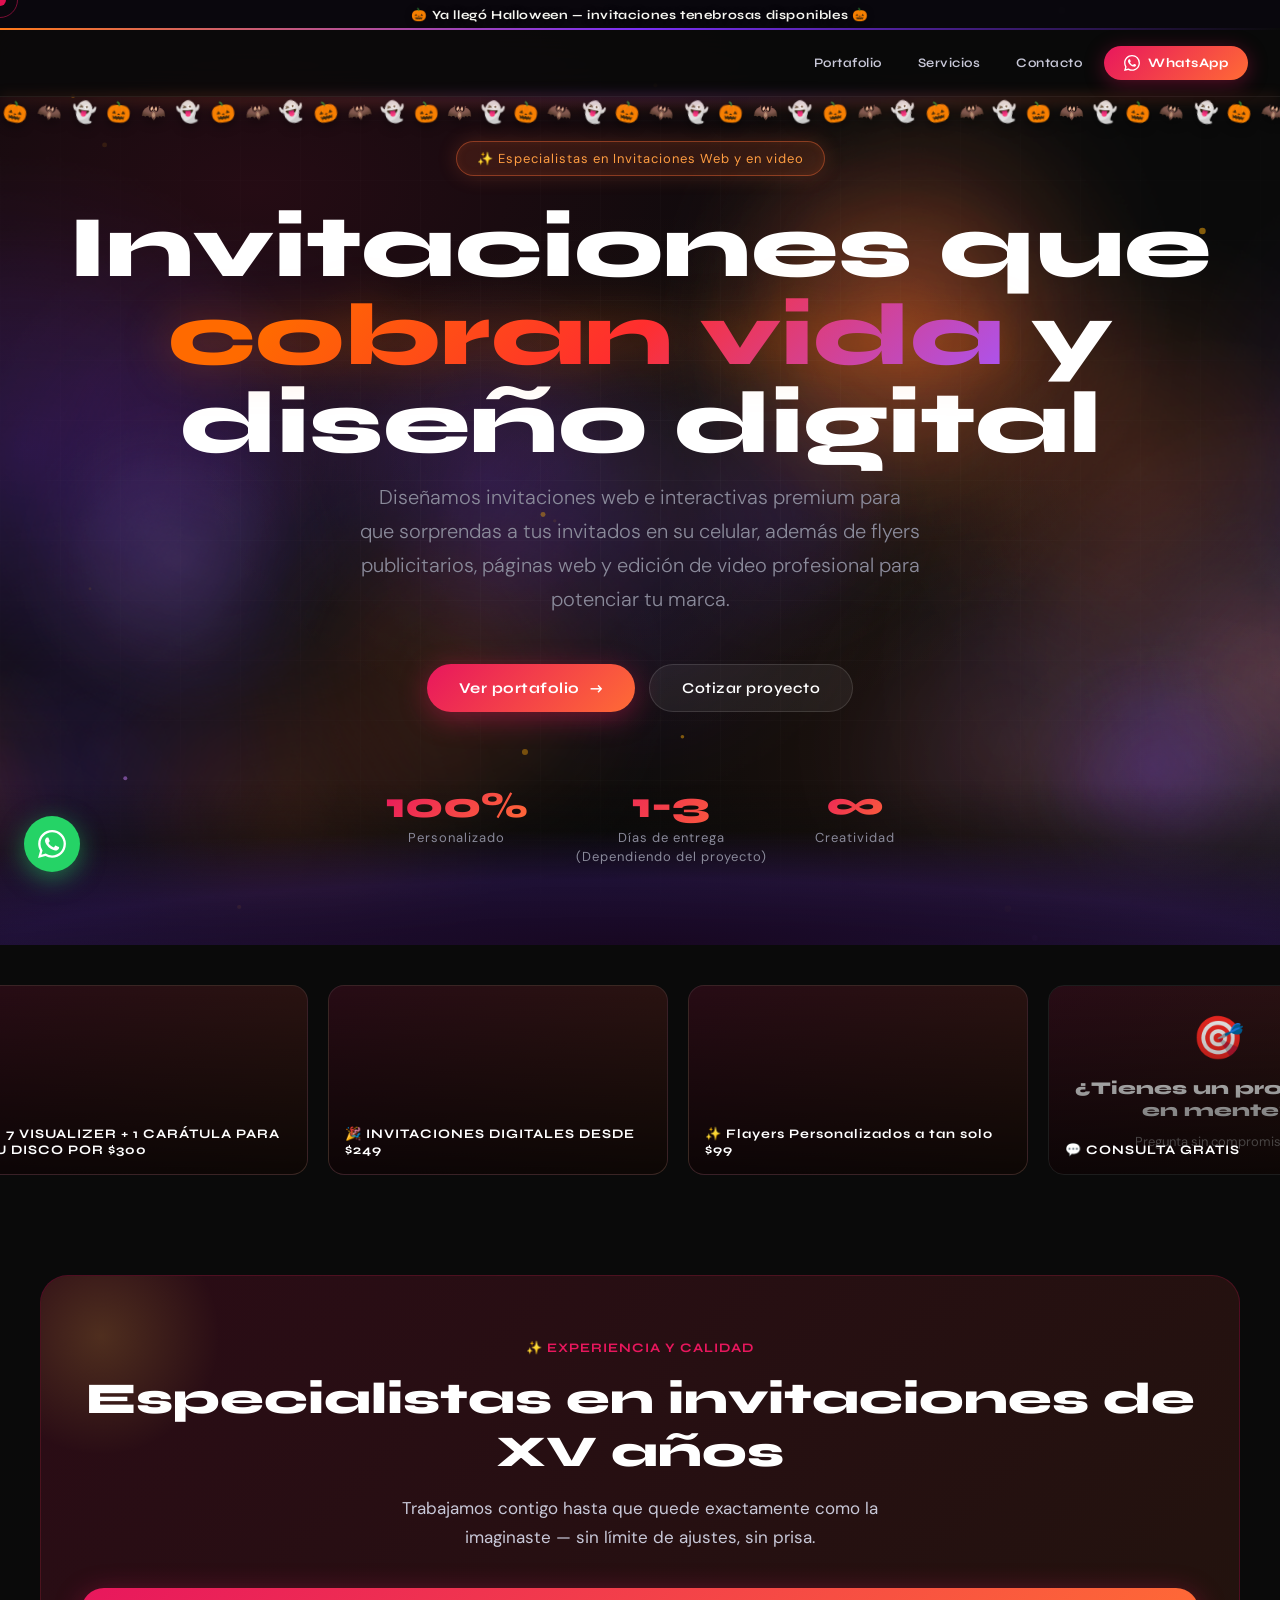
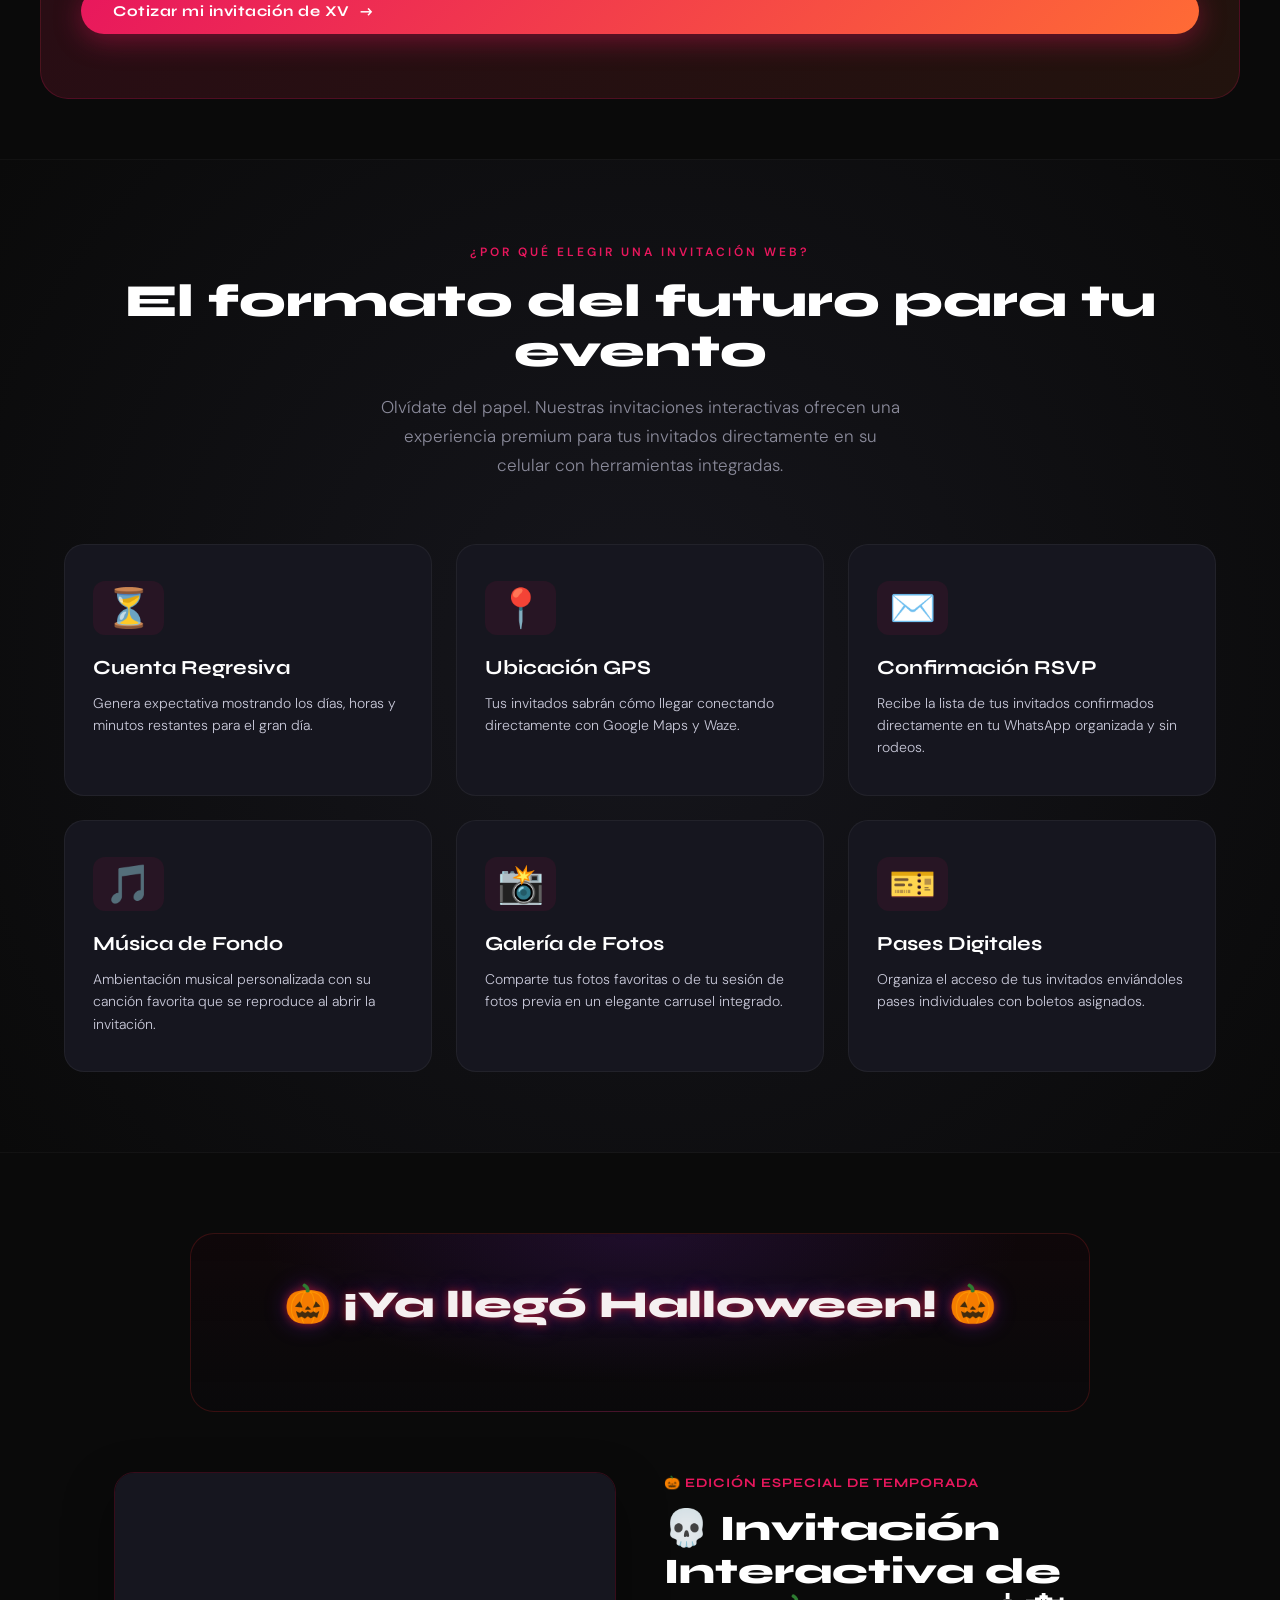
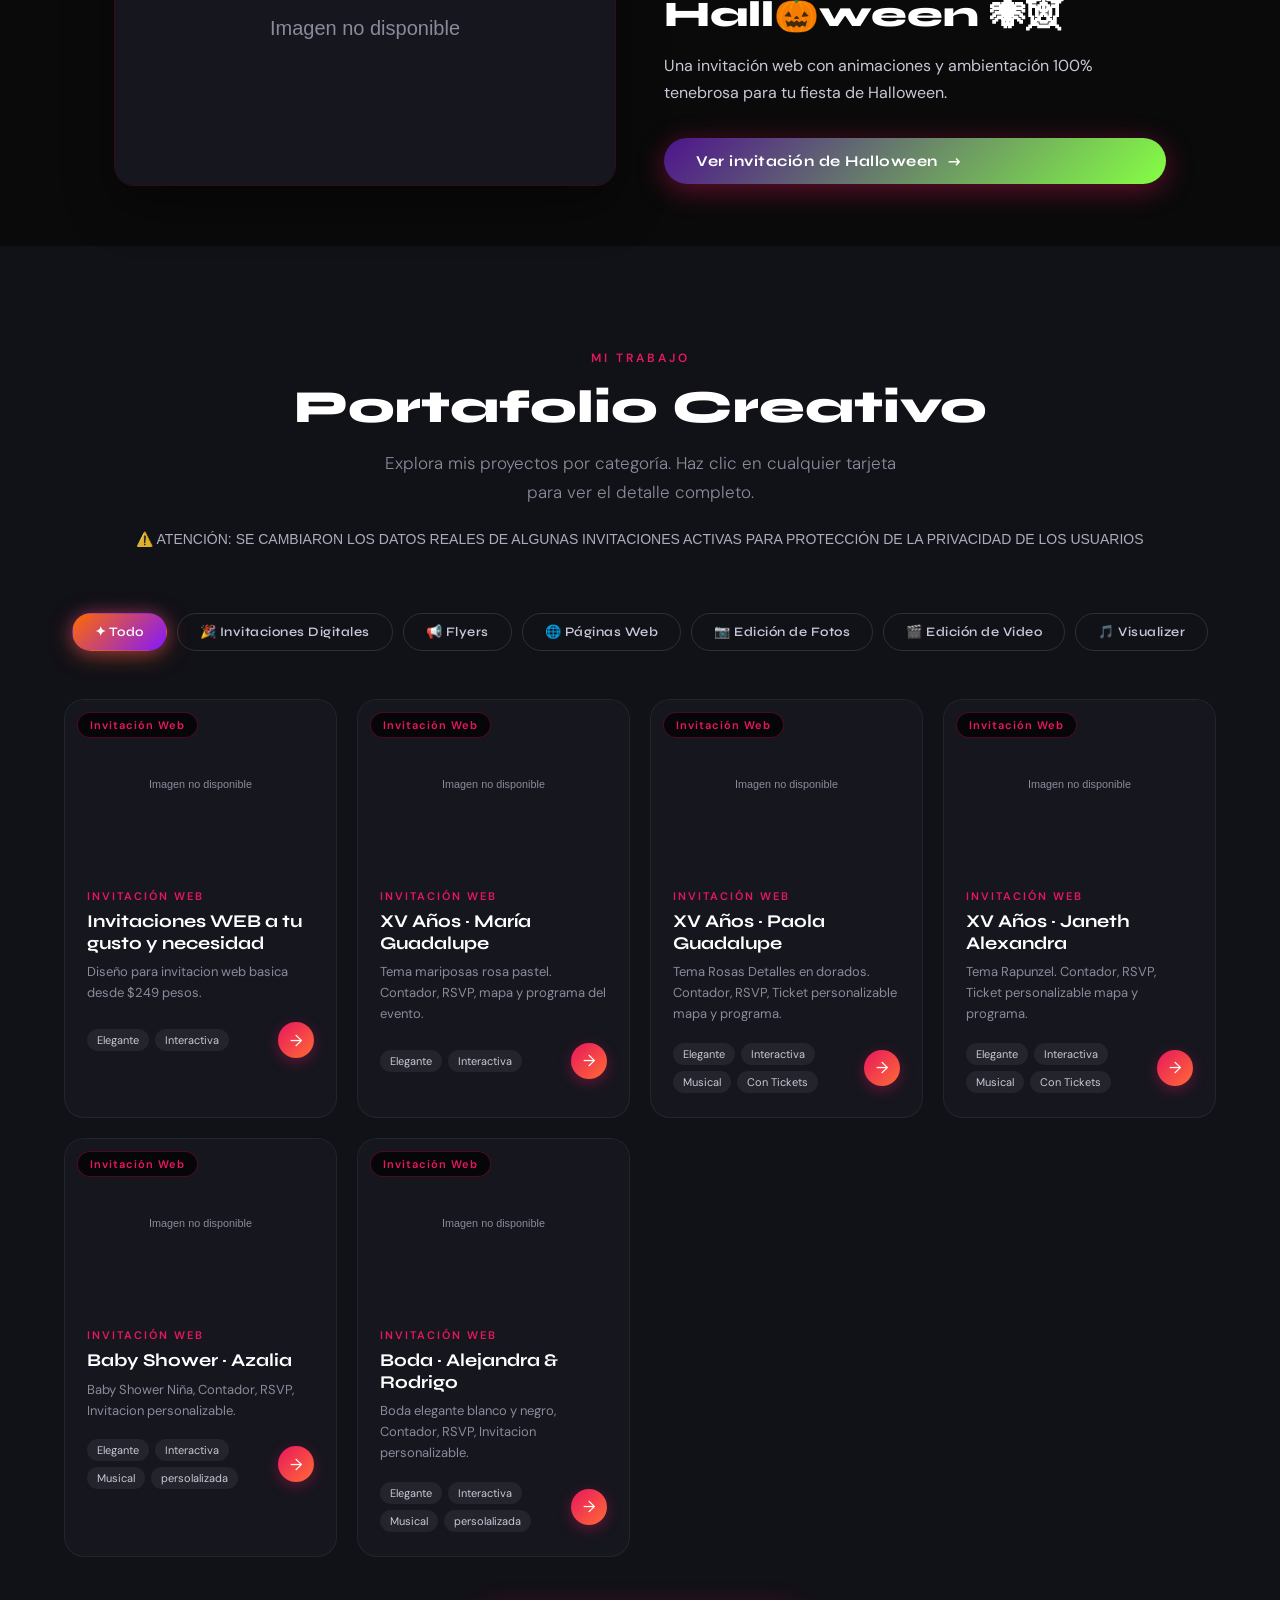
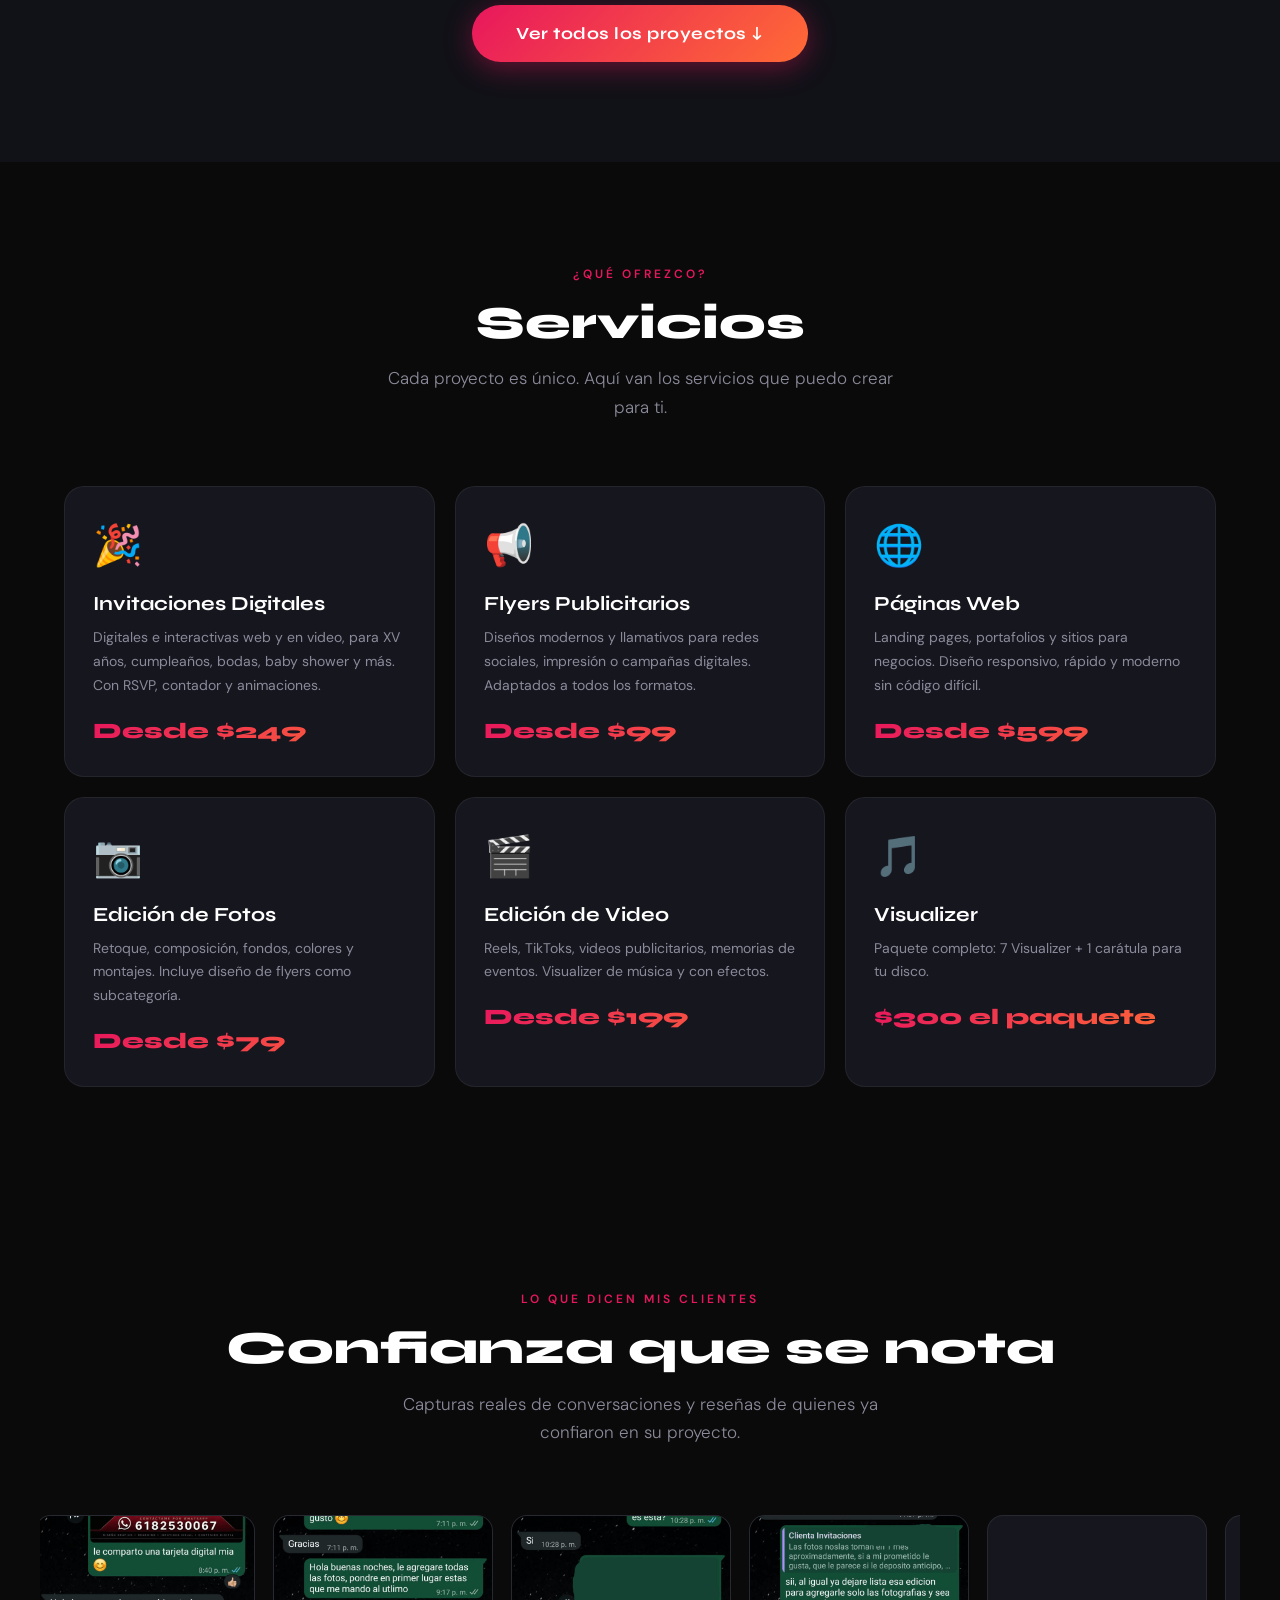
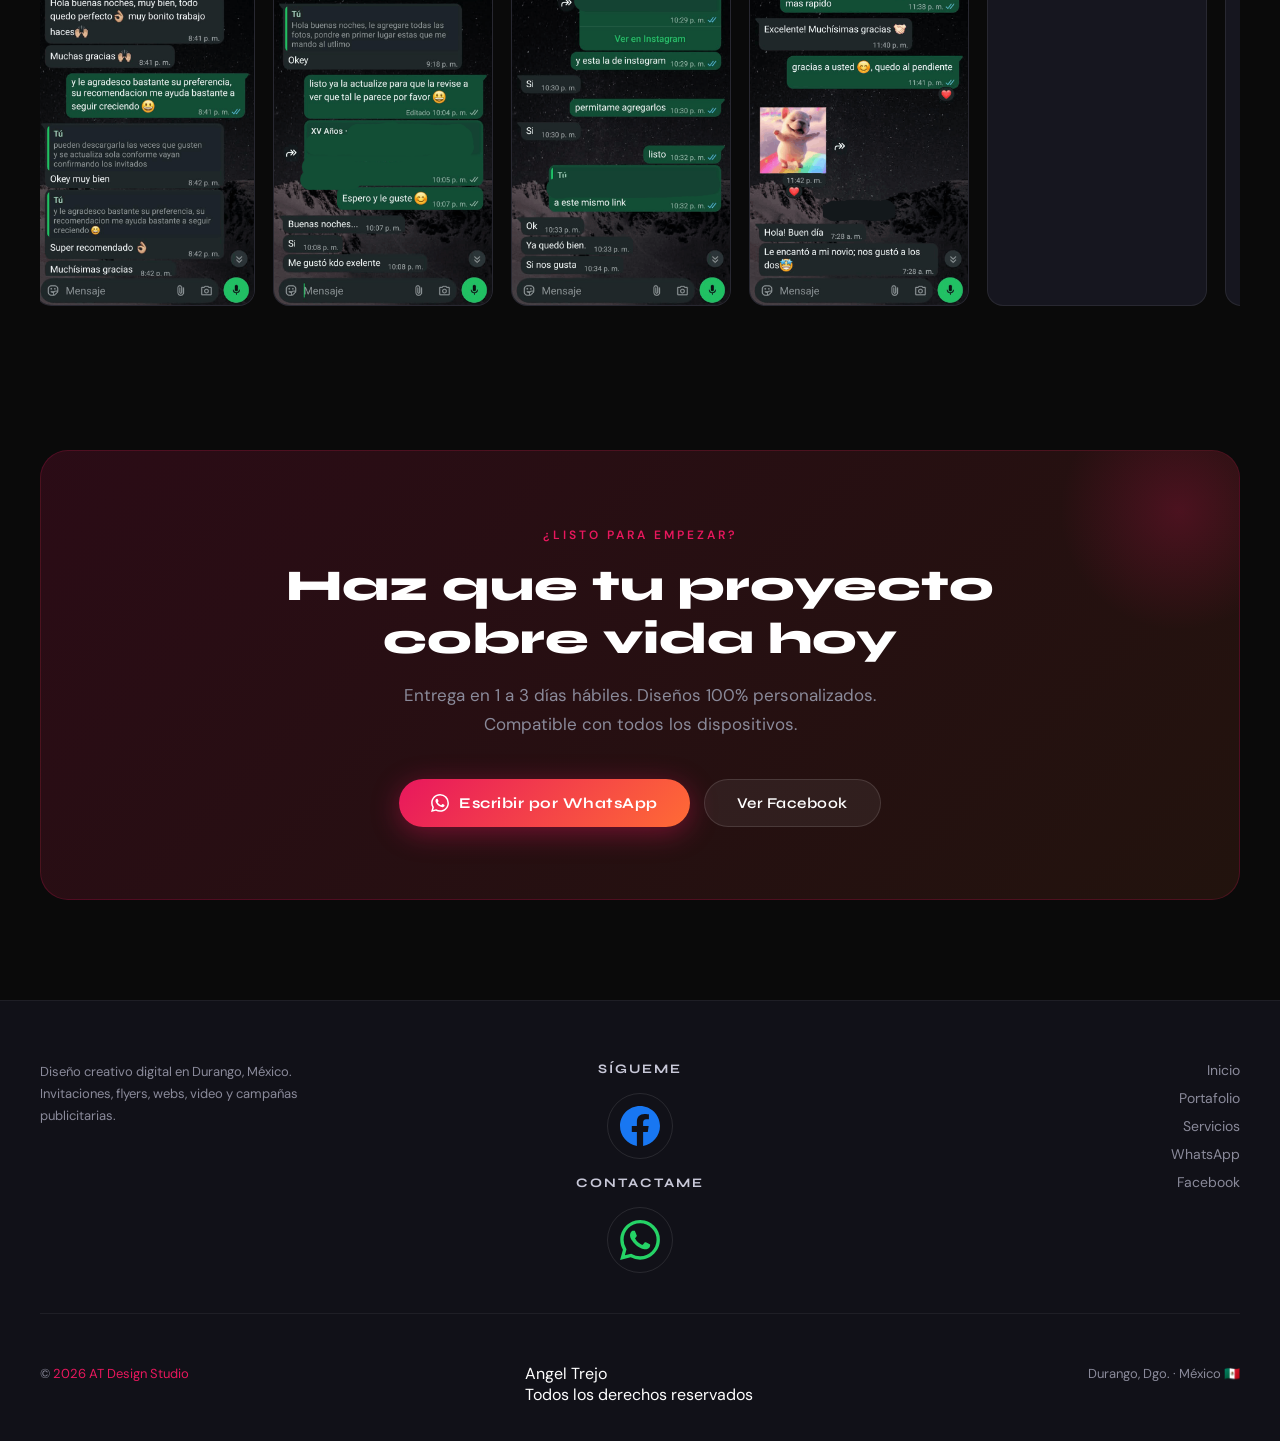
==== commit 405abc39: "Add files via upload" ====
--- a/PortafolioDeDisenosYProducciones-main version hallowen v2/index.html
+++ b/PortafolioDeDisenosYProducciones-main version hallowen v2/index.html
@@ -35,13 +35,19 @@
 <link href="halloween.css" rel="stylesheet">
 <!-- EDITAR: FIN HALLOWEEN (CSS) -->
 
-<!-- Google Analytics (GA4) — reemplaza G-XXXXXXXXXX con tu ID real de Google Analytics -->
-<script async src="https://www.googletagmanager.com/gtag/js?id=G-XXXXXXXXXX"></script>
+<!-- Google Analytics (GA4) — reemplaza G-XXXXXXXXXX con tu ID real de Google Analytics cuando lo tengas -->
 <script>
-  window.dataLayer = window.dataLayer || [];
-  function gtag(){dataLayer.push(arguments);}
-  gtag('js', new Date());
-  gtag('config', 'G-XXXXXXXXXX');
+  const GA_ID = 'G-XXXXXXXXXX'; // Reemplazar con ID real si se utiliza
+  if (GA_ID && GA_ID !== 'G-XXXXXXXXXX') {
+    const s = document.createElement('script');
+    s.async = true;
+    s.src = 'https://www.googletagmanager.com/gtag/js?id=' + GA_ID;
+    document.head.appendChild(s);
+    window.dataLayer = window.dataLayer || [];
+    function gtag(){dataLayer.push(arguments);}
+    gtag('js', new Date());
+    gtag('config', GA_ID);
+  }
 </script>
 
 </head>
@@ -97,6 +103,12 @@
 <section class="hero" id="inicio">
   <div class="hero-bg"></div>
   <div class="hero-grid"></div>
+
+  <!-- EDITAR: INICIO NIEBLA HALLOWEEN (borrar junto al módulo halloween) -->
+  <canvas id="halloweenFogCanvas" class="hero-fog-canvas" aria-hidden="true"></canvas>
+  <div class="hero-ground-mist" aria-hidden="true"></div>
+  <!-- EDITAR: FIN NIEBLA HALLOWEEN -->
+
 <br>
   <div class="hero-tag">✨ Especialistas en Invitaciones Web y en video</div>
 
@@ -141,19 +153,19 @@
     <!-- se duplica por JS para loop infinito -->
     <div class="promo-card" onclick="openLightbox('promo1')">
       <!-- EDITAR: PROMO VISUALIZER — pega aquí el link de tu nueva imagen cuando la subas -->
-      <img src="https://i.ibb.co/PsRMkfLv/Whats-App-Image-2026-08-25-at-4-06-38-PM.png" alt="Paquete 7 Visualizers + caratula" fetchpriority="high" onerror="this.closest('.promo-card').style.background='linear-gradient(135deg,#e8175d22,#ff6b3522)';this.remove()">
+      <img src="https://i.ibb.co/PsRMkfLv/Whats-App-Image-2026-08-25-at-4-06-38-PM.png" alt="Paquete 7 Visualizers + caratula" fetchpriority="high" decoding="async" onerror="this.closest('.promo-card').style.background='linear-gradient(135deg,#e8175d22,#ff6b3522)';this.remove()">
 
 
       <div class="promo-overlay"><span class="promo-label">🎵 7 VISUALIZER + 1 CARÁTULA PARA TU DISCO POR $300</span></div>
     </div>
     <div class="promo-card" onclick="openLightbox('promo2')">
-      <img src="https://i.ibb.co/DfxpW2FH/Chat-GPT-Image-2-jun-2026-10-04-36-p-m.png" alt="Invitaciones Digitales" fetchpriority="high" onerror="this.closest('.promo-card').style.background='linear-gradient(135deg,#e8175d22,#ff6b3522)';this.remove()">
+      <img src="https://i.ibb.co/DfxpW2FH/Chat-GPT-Image-2-jun-2026-10-04-36-p-m.png" alt="Invitaciones Digitales" loading="lazy" decoding="async" onerror="this.closest('.promo-card').style.background='linear-gradient(135deg,#e8175d22,#ff6b3522)';this.remove()">
 
       <div class="promo-overlay"><span class="promo-label">🎉 INVITACIONES DIGITALES DESDE $249</span></div>
     </div>
 
     <div class="promo-card" onclick="openLightbox('promo3')">
-      <img src="https://i.ibb.co/NgJqp5DW/Chat-GPT-Image-5-may-2026-08-29-55-p-m.png" alt="Flayers" fetchpriority="high" onerror="this.closest('.promo-card').style.background='linear-gradient(135deg,#e8175d22,#ff6b3522)';this.remove()">
+      <img src="https://i.ibb.co/NgJqp5DW/Chat-GPT-Image-5-may-2026-08-29-55-p-m.png" alt="Flayers" loading="lazy" decoding="async" onerror="this.closest('.promo-card').style.background='linear-gradient(135deg,#e8175d22,#ff6b3522)';this.remove()">
 
 
       <div class="promo-overlay"><span class="promo-label">✨ Flayers Personalizados a tan solo $99</span></div>
@@ -226,6 +238,9 @@
   </section>
 </div>
 
+<!-- EDITAR: INICIO CONTADOR HALLOWEEN (borrar al quitar el módulo) -->
+<div id="halloween-countdown-section"></div>
+<!-- EDITAR: FIN CONTADOR HALLOWEEN -->
 
 <!-- ============ SECCIÓN DE TEMPORADA (ver CONFIG en script.js: TEMPORADA_CONFIG) ============ -->
 <div id="temporada-section"></div>
@@ -324,25 +339,25 @@
   <div class="testimonials-carousel-wrap reveal">
     <div class="testimonials-track" id="testimonials-track">
       <div class="testimonial-shot">
-        <img src="reco 1.png" alt="Captura de reseña de cliente 1" loading="lazy" onerror="this.onerror=null;this.src=IMG_FALLBACK">
-      </div>
-      <div class="testimonial-shot">
-        <img src="reco 2.png" alt="Captura de reseña de cliente 2" loading="lazy" onerror="this.onerror=null;this.src=IMG_FALLBACK">
-      </div>
-      <div class="testimonial-shot">
-        <img src="reco 3.png" alt="Captura de reseña de cliente 3" loading="lazy" onerror="this.onerror=null;this.src=IMG_FALLBACK">
-      </div>
-      <div class="testimonial-shot">
-        <img src="reco 4.png" alt="Captura de reseña de cliente 4" loading="lazy" onerror="this.onerror=null;this.src=IMG_FALLBACK">
-      </div>
-      <div class="testimonial-shot">
-        <img src="reco 5.png" alt="Captura de reseña de cliente 5" loading="lazy" onerror="this.onerror=null;this.src=IMG_FALLBACK">
-      </div>
-      <div class="testimonial-shot">
-        <img src="reco 6.png" alt="Captura de reseña de cliente 6" loading="lazy" onerror="this.onerror=null;this.src=IMG_FALLBACK">
-      </div>
-      <div class="testimonial-shot">
-        <img src="reco 7.png" alt="Captura de reseña de cliente 6" loading="lazy" onerror="this.onerror=null;this.src=IMG_FALLBACK">
+        <img src="reco 1.png" alt="Captura de reseña de cliente 1" loading="lazy" decoding="async" onerror="this.onerror=null;this.src=IMG_FALLBACK">
+      </div>
+      <div class="testimonial-shot">
+        <img src="reco 2.png" alt="Captura de reseña de cliente 2" loading="lazy" decoding="async" onerror="this.onerror=null;this.src=IMG_FALLBACK">
+      </div>
+      <div class="testimonial-shot">
+        <img src="reco 3.png" alt="Captura de reseña de cliente 3" loading="lazy" decoding="async" onerror="this.onerror=null;this.src=IMG_FALLBACK">
+      </div>
+      <div class="testimonial-shot">
+        <img src="reco 4.png" alt="Captura de reseña de cliente 4" loading="lazy" decoding="async" onerror="this.onerror=null;this.src=IMG_FALLBACK">
+      </div>
+      <div class="testimonial-shot">
+        <img src="reco 5.png" alt="Captura de reseña de cliente 5" loading="lazy" decoding="async" onerror="this.onerror=null;this.src=IMG_FALLBACK">
+      </div>
+      <div class="testimonial-shot">
+        <img src="reco 6.png" alt="Captura de reseña de cliente 6" loading="lazy" decoding="async" onerror="this.onerror=null;this.src=IMG_FALLBACK">
+      </div>
+      <div class="testimonial-shot">
+        <img src="reco 7.png" alt="Captura de reseña de cliente 7" loading="lazy" decoding="async" onerror="this.onerror=null;this.src=IMG_FALLBACK">
       </div>
     </div>
   </div>
--- a/PortafolioDeDisenosYProducciones-main version hallowen v2/style.css
+++ b/PortafolioDeDisenosYProducciones-main version hallowen v2/style.css
@@ -153,6 +153,8 @@
   cursor:grab;
   -ms-overflow-style:none;  /* IE and Edge */
   scrollbar-width:none;  /* Firefox */
+  user-select:none;
+  -webkit-user-select:none;
 }
 .promo-section.active{
   cursor:grabbing;
@@ -171,7 +173,7 @@
   transition:transform 0.3s,box-shadow 0.3s;
 }
 .promo-card:hover{transform:scale(1.03);box-shadow:0 12px 40px rgba(232,23,93,0.3)}
-.promo-card img{width:100%;height:100%;object-fit:cover}
+.promo-card img{width:100%;height:100%;object-fit:cover;-webkit-user-drag:none;pointer-events:none}
 .promo-overlay{
   position:absolute;inset:0;
   background:linear-gradient(to top,rgba(0,0,0,0.7),transparent);
@@ -748,6 +750,8 @@
   cursor:grab;
   -ms-overflow-style:none;  /* IE and Edge */
   scrollbar-width:none;  /* Firefox */
+  user-select:none;
+  -webkit-user-select:none;
 }
 .testimonials-carousel-wrap.active{
   cursor:grabbing;
@@ -772,7 +776,7 @@
   transition:transform 0.3s,box-shadow 0.3s,border-color 0.3s;
 }
 .testimonial-shot:hover{transform:scale(1.04);box-shadow:0 16px 40px rgba(232,23,93,0.25);border-color:rgba(232,23,93,0.3)}
-.testimonial-shot img{width:100%;height:100%;object-fit:cover;display:block}
+.testimonial-shot img{width:100%;height:100%;object-fit:cover;display:block;-webkit-user-drag:none;pointer-events:none}
 @media(max-width:600px){
   .testimonial-shot{width:170px}
 }
--- a/PortafolioDeDisenosYProducciones-main version hallowen v2/halloween.css
+++ b/PortafolioDeDisenosYProducciones-main version hallowen v2/halloween.css
@@ -75,32 +75,174 @@
   .halloween-ribbon{height:24px; font-size:10.5px; letter-spacing:.3px}
 }
 
-/* ---- Niebla sutil en el hero: 100% CSS (gradientes + transform), sin  ----
-   ---- imágenes ni canvas, así que casi no pesa para la carga.         ---- */
-.hero::before,
-.hero::after{
+/* ---- NIEBLA PROCEDURAL TENEBROSA (CANVAS + BRUMA DE SUELO) ---- */
+.hero-fog-canvas{
+  position:absolute;
+  inset:0;
+  width:100%;
+  height:100%;
+  pointer-events:none;
+  z-index:1;
+  mix-blend-mode:screen;
+  opacity:0.92;
+}
+
+/* Bruma de suelo que une el hero con la siguiente sección */
+.hero-ground-mist{
+  position:absolute;
+  bottom:0;
+  left:0;
+  width:100%;
+  height:160px;
+  pointer-events:none;
+  z-index:1;
+  background:
+    radial-gradient(ellipse 110% 90% at 50% 100%, rgba(26,7,38,0.85) 0%, rgba(123,47,247,0.18) 45%, transparent 80%),
+    linear-gradient(to top, rgba(10,10,10,0.95), transparent);
+  animation:respiracionBruma 12s ease-in-out infinite alternate;
+}
+
+@keyframes respiracionBruma{
+  0%{opacity:0.8;transform:scaleY(0.95)}
+  100%{opacity:1;transform:scaleY(1.08)}
+}
+
+/* Niebla espectral sutil bajo el navbar */
+#navbar::after{
   content:'';
   position:absolute;
-  inset:-15% -25%;
-  z-index:0;
-  pointer-events:none;
+  bottom:-14px;
+  left:0;
+  width:100%;
+  height:16px;
+  pointer-events:none;
+  background:radial-gradient(ellipse 70% 100% at 50% 0%, rgba(123,47,247,0.32), rgba(255,107,53,0.18) 50%, transparent 100%);
+  filter:blur(6px);
+  z-index:-1;
+}
+
+/* ---- COLORES E INTERACCIÓN DE HALLOWEEN (BOTONES, CARDS, HOVERS) ---- */
+/* Badge del Hero en Halloween */
+.hero-tag{
+  background:rgba(255,107,53,0.14) !important;
+  border-color:rgba(255,107,53,0.42) !important;
+  color:#ff9d42 !important;
+  box-shadow:0 0 20px rgba(255,107,53,0.2), inset 0 0 10px rgba(255,107,53,0.08) !important;
+}
+
+/* Título con acento de fuego de calabaza y púrpura brujería */
+.hero-title .accent{
+  background:linear-gradient(135deg, #ff6a00 15%, #ff2e2e 55%, #a855f7 100%) !important;
+  -webkit-background-clip:text !important;
+  -webkit-text-fill-color:transparent !important;
+  background-clip:text !important;
+  filter:drop-shadow(0 0 24px rgba(255,106,0,0.35));
+}
+
+/* Botones con fuego fatuo y aura mística */
+.btn-primary:hover{
+  transform:translateY(-3px);
+  box-shadow:0 12px 36px rgba(255,107,53,0.5), 0 0 24px rgba(123,47,247,0.4) !important;
+}
+.btn-secondary:hover{
+  border-color:rgba(255,122,26,0.5) !important;
+  box-shadow:0 0 20px rgba(255,122,26,0.25) !important;
+}
+
+/* Filtros de Categoría con resplandor espectral */
+.cat-btn:hover{
+  border-color:#ff7a1a !important;
+  color:#ff7a1a !important;
+  box-shadow:0 0 15px rgba(255,122,26,0.35) !important;
+}
+.cat-btn.active{
+  background:linear-gradient(135deg,#ff6a00,#8418ff) !important;
+  border-color:transparent !important;
+  color:white !important;
+  box-shadow:0 4px 22px rgba(255,106,0,0.5), 0 0 15px rgba(132,24,255,0.35) !important;
+}
+
+/* Tarjetas interactivas con bordes de calabaza y púpura brujería */
+.service-card:hover{
+  border-color:rgba(255,107,53,0.45) !important;
+  box-shadow:0 16px 40px rgba(0,0,0,0.6), 0 0 24px rgba(255,107,53,0.25) !important;
+}
+.feature-box:hover{
+  border-color:rgba(123,47,247,0.5) !important;
+  box-shadow:0 16px 40px rgba(0,0,0,0.6), 0 0 24px rgba(123,47,247,0.25) !important;
+}
+.project-card:hover{
+  border-color:rgba(255,107,53,0.45) !important;
+  box-shadow:0 20px 50px rgba(0,0,0,0.6), 0 0 25px rgba(255,107,53,0.22) !important;
+}
+.promo-card:hover{
+  box-shadow:0 12px 40px rgba(255,107,53,0.4), 0 0 20px rgba(123,47,247,0.3) !important;
+  border-color:rgba(255,122,26,0.5) !important;
+}
+.testimonial-shot:hover{
+  border-color:rgba(123,47,247,0.5) !important;
+  box-shadow:0 16px 40px rgba(123,47,247,0.35) !important;
+}
+
+@media (prefers-reduced-motion: reduce){
+  .hero-ground-mist{animation:none}
+}
+
+
+.halloween-countdown{
+  max-width:900px;margin:80px auto 0;padding:48px 32px;
+  text-align:center;position:relative;
   background:
-    radial-gradient(ellipse 45% 35% at 25% 65%, rgba(123,47,247,0.16), transparent 70%),
-    radial-gradient(ellipse 40% 30% at 75% 30%, rgba(255,122,26,0.12), transparent 70%);
-  animation: nieblaFlota 28s ease-in-out infinite alternate;
-  will-change: transform;
-}
-.hero::after{
-  background: radial-gradient(ellipse 50% 32% at 55% 80%, rgba(10,8,14,0.4), transparent 70%);
-  animation-duration: 36s;
-  animation-delay: -10s;
-  opacity:.8;
-}
-@keyframes nieblaFlota{
-  0%{transform:translate(-3%,0)}
-  50%{transform:translate(2%,-2%)}
-  100%{transform:translate(-1%,2%)}
+    radial-gradient(ellipse at 50% 0%, rgba(123,47,247,0.14), transparent 60%),
+    linear-gradient(180deg, rgba(20,6,10,0.55), rgba(10,8,14,0.25));
+  border:1px solid rgba(255,50,50,0.18);
+  border-radius:24px;
+}
+.countdown-warning{
+  font-family:'Syne',sans-serif;font-size:13px;font-weight:700;
+  letter-spacing:2px;text-transform:uppercase;
+  color:#ff5050;margin-bottom:14px;
+  animation:parpadeoSiniestro 2.6s infinite;
+}
+.countdown-title{
+  font-family:'Syne',sans-serif;font-weight:800;
+  font-size:clamp(24px,4.5vw,38px);
+  margin-bottom:36px;color:#f5f0f0;
+  text-shadow:0 0 8px rgba(255,30,30,.55),0 0 22px rgba(123,47,247,.35);
+}
+.countdown-grid{display:flex;align-items:center;justify-content:center;gap:14px;flex-wrap:wrap}
+.countdown-unit{display:flex;flex-direction:column;align-items:center;min-width:76px}
+.countdown-num{
+  font-family:'Syne',sans-serif;font-weight:800;
+  font-size:clamp(32px,7vw,54px);line-height:1;
+  background:linear-gradient(180deg,#ff2e2e,#7b2ff7);
+  -webkit-background-clip:text;-webkit-text-fill-color:transparent;background-clip:text;
+  text-shadow:0 0 18px rgba(255,40,40,.35);
+  animation:latidoSiniestro 1.8s ease-in-out infinite;
+  display:inline-block;
+}
+.countdown-label{font-size:12px;letter-spacing:2px;text-transform:uppercase;color:var(--gris-claro);margin-top:6px}
+.countdown-sep{
+  font-family:'Syne',sans-serif;font-weight:800;
+  font-size:clamp(24px,5vw,40px);color:#ff2e2e;
+  transform:translateY(-6px);opacity:.7;
+}
+@keyframes parpadeoSiniestro{
+  0%,44%,100%{opacity:1}
+  46%{opacity:.15}
+  48%{opacity:1}
+  50%{opacity:.3}
+  52%{opacity:1}
+}
+@keyframes latidoSiniestro{
+  0%,100%{transform:scale(1)}
+  50%{transform:scale(1.045)}
 }
 @media (prefers-reduced-motion: reduce){
-  .hero::before,.hero::after{animation:none}
-}
+  .countdown-warning,.countdown-num{animation:none}
+}
+@media (max-width:600px){
+  .halloween-countdown{padding:36px 20px;margin-top:56px}
+  .countdown-grid{gap:8px}
+  .countdown-unit{min-width:60px}
+}
